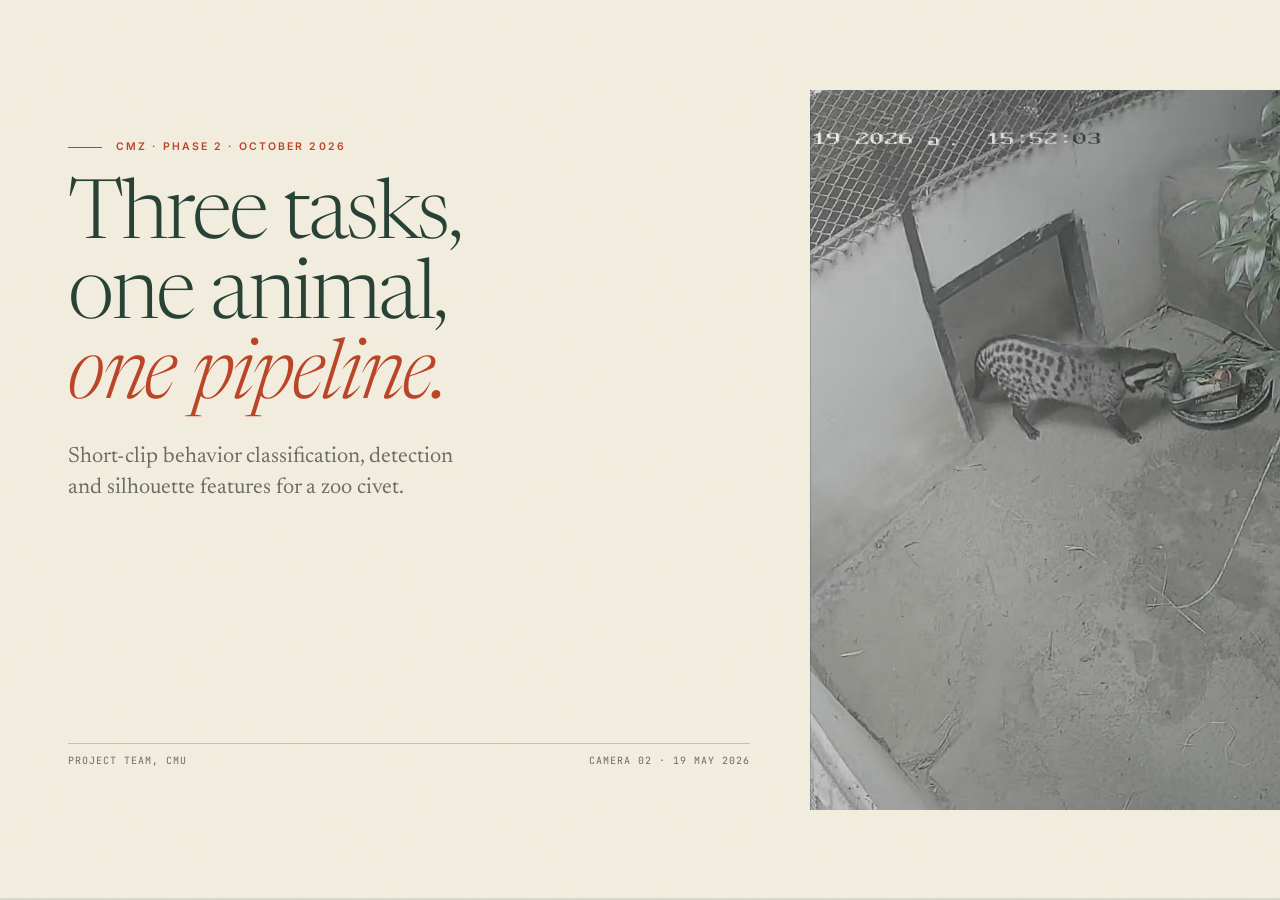
==== presentation/index.html @ a377e8fc "feat: rebuild the phase 2 deck as a reveal.js presentation The 10-slide deck is replaced by a 25-sli" ====
<!doctype html>
<html lang="en">
<head>
<meta charset="utf-8">
<meta name="viewport" content="width=device-width, initial-scale=1">
<title>Three tasks, one animal, one pipeline · CMZ Phase 2</title>
<meta name="description" content="Civet behavior detection: short-clip classification, YOLO detection and silhouette features.">
<link rel="icon" href="data:image/svg+xml,%3Csvg xmlns='http://www.w3.org/2000/svg' viewBox='0 0 100 100'%3E%3Crect width='100' height='100' fill='%23284236'/%3E%3Ccircle cx='50' cy='50' r='21' fill='%23BC4527'/%3E%3C/svg%3E">
<link rel="stylesheet" href="vendor/reveal/reveal.css">
<link rel="stylesheet" href="deck.css">
</head>
<body>
<div class="reveal">
<div class="slides">

<!-- 01 · cover -->
<section class="slide">
  <div class="cover">
    <div class="cover-body">
      <div class="kicker">CMZ · Phase 2 · October 2026</div>
      <h1>Three tasks,<br>one animal,<br><em>one pipeline.</em></h1>
      <p class="lede">Short-clip behavior classification, detection and silhouette features for a zoo civet.</p>
      <div class="cover-meta">
        <span>Project team, CMU</span>
        <span>Camera 02 · 19 May 2026</span>
      </div>
    </div>
    <div class="cover-media">
      <img src="assets/img/cover.jpg" alt="A civet standing at a feeding bowl, seen from an overhead camera">
    </div>
  </div>
  <aside class="notes">
    Open on the animal, not the model. One civet, four fixed cameras, three tasks from the brief, and a single pipeline that ends in a behavior timeline. Timing: 30 seconds.
  </aside>
</section>

<!-- 02 · divider motivation -->
<section class="slide divider is-dark">
  <div class="numeral-clip"><span class="numeral">01</span></div>
  <div class="pad">
    <div class="head">
      <div class="kicker">Motivation</div>
      <div class="head-rule"></div>
      <div class="head-meta">CMZ / Phase 2</div>
    </div>
    <div class="body">
      <h2>A keeper cannot watch every hour.</h2>
      <p class="note">Why the project exists</p>
    </div>
    <div class="foot"><span>Motivation</span></div>
  </div>
  <aside class="notes">
    Start with the human problem. A zookeeper is responsible for an animal's welfare and cannot sit in front of four camera feeds all night. Timing: 15 seconds.
  </aside>
</section>

<!-- 03 · setting -->
<section class="slide">
  <div class="split">
    <div class="pad">
      <div class="head">
        <div class="kicker">01 / Motivation</div>
        <div class="head-rule"></div>
        <div class="head-meta">CMZ / Phase 2</div>
      </div>
      <div class="body">
        <h2 class="title">Four rooms.<br>One animal.<br>Four cameras.</h2>
        <p class="sub">The project setting from the brief: a civet enclosure observed by fixed cameras, day and night. Four rooms belong to one proposed monitoring context.</p>
        <div class="stats" style="margin-top:34px">
          <div class="stat"><b>4</b><span>rooms</span></div>
          <div class="stat"><b>4</b><span>cameras</span></div>
          <div class="stat"><b>1</b><span>focal animal</span></div>
        </div>
        <div class="note-box">A design setting, not verified coverage. The clips we received do not map to specific rooms.</div>
      </div>
      <div class="foot"><span>Motivation</span></div>
    </div>
    <figure class="split-media">
      <img src="assets/img/frame-day.jpg" alt="Civet entering a doorway in daylight, Camera 02" style="object-position:30% 50%">
      <figcaption>Camera 02 · 19 May 2026 · 15:51:10</figcaption>
    </figure>
  </div>
  <aside class="notes">
    This is the setting the brief describes, not something our footage proves. Say the caveat out loud: we do not know which room each clip came from, so room coverage is a Phase 1 design assumption. Timing: 45 seconds.
  </aside>
</section>

<!-- 04 · what a keeper reads -->
<section class="slide">
  <div class="pad">
    <div class="head">
      <div class="kicker">01 / Motivation</div>
      <div class="head-rule"></div>
      <div class="head-meta">CMZ / Phase 2</div>
    </div>
    <div class="body">
      <h2 class="title tight">Welfare is read off behavior.</h2>
      <p class="sub" style="margin-bottom:22px">Three things a keeper watches for, and each one is a duration, not a snapshot.</p>
      <div class="rows">
        <div class="row">
          <span class="n">01</span>
          <h4>Is it eating?</h4>
          <p>Food-directed intake at the bowl. <b>A drop in feeding time is an early signal.</b></p>
        </div>
        <div class="row">
          <span class="n">02</span>
          <h4>Is it moving?</h4>
          <p>Travel around the enclosure. <b>Lethargy shows up as fewer and shorter bouts.</b></p>
        </div>
        <div class="row">
          <span class="n">03</span>
          <h4>Is it resting normally?</h4>
          <p>Sustained inactivity. <b>Rest that crowds out the other two is also a signal.</b></p>
        </div>
      </div>
      <div class="note-box" style="margin-top:26px">Premise of this project: the comparison is the animal's own baseline, not a population average.</div>
    </div>
    <div class="foot"><span>Motivation</span></div>
  </div>
  <aside class="notes">
    Frame this as the question a keeper actually asks. Behavior over time is the health signal, and a change against the same animal's baseline is what triggers a look. Keep the claims general: our project does not settle any welfare question. Timing: 45 seconds.
  </aside>
</section>

<!-- 05 · scale -->
<section class="slide">
  <div class="split">
    <div class="pad">
      <div class="head">
        <div class="kicker">01 / Motivation</div>
        <div class="head-rule"></div>
        <div class="head-meta">CMZ / Phase 2</div>
      </div>
      <div class="body">
        <h2 class="title tight">Our whole dataset is 17.5 minutes.</h2>
        <p class="sub">A four-camera installation produces 96 hours a day. Hand review does not scale past a demonstration.</p>
        <div class="stats stat-strip" style="margin-top:28px">
          <div class="stat"><b>22</b><span>source clips</span></div>
          <div class="stat"><b>1,052</b><span>seconds of footage</span></div>
          <div class="stat"><b>26,295</b><span>frames at 25 fps</span></div>
          <div class="stat"><b class="rust">0.3%</b><span>of one day, four cameras</span></div>
        </div>
        <div class="note-box">17.5 minutes is watchable. Seven days of four cameras is 672 hours.</div>
      </div>
      <div class="foot"><span>Motivation</span></div>
    </div>
    <figure class="split-media">
      <video src="assets/img/clip-eating.mp4" muted loop playsinline data-autoplay preload="metadata" style="object-position:36% 50%"></video>
      <figcaption>Eating · 18 s loop from clip 547292</figcaption>
    </figure>
  </div>
  <aside class="notes">
    The numbers are from the delivered footage: 22 clips, 1,052 seconds, 26,295 frames at 25 fps. Four cameras for 24 hours is 5,760 minutes, so our entire dataset is 0.3 percent of one day. That gap is the reason to automate. Timing: 40 seconds.
  </aside>
</section>

<!-- 06 · the three questions -->
<section class="slide">
  <div class="pad">
    <div class="head">
      <div class="kicker">01 / Motivation</div>
      <div class="head-rule"></div>
      <div class="head-meta">CMZ / Phase 2</div>
    </div>
    <div class="body">
      <h2 class="title">Can the machine do the looking?</h2>
      <p class="sub" style="margin-bottom:26px">Three tasks from the brief, on the same footage, ending in one behavior timeline.</p>
      <div class="stepper" style="grid-template-columns:repeat(3,1fr)">
        <div class="step">
          <div class="k">TASK 2 · DETECTION</div>
          <b>See</b>
          <span>Find and box the civet in every sampled frame</span>
        </div>
        <div class="step">
          <div class="k">TASK 1 · CLASSIFICATION</div>
          <b>Name</b>
          <span>Label each five-second window Eating, Locomotion or Resting</span>
        </div>
        <div class="step">
          <div class="k">TASK 3 · ANALYSIS</div>
          <b>Measure</b>
          <span>Body angle, head angle, speed and limb extent from a silhouette</span>
        </div>
      </div>
      <div class="note-box" style="margin-top:30px">Same windows, same timecodes. That is the whole design idea, and the rest of the talk tests whether it holds.</div>
    </div>
    <div class="foot"><span>Motivation</span></div>
  </div>
  <aside class="notes">
    Give the roadmap in one breath: detect the animal, name the behavior over a window, measure its shape. Everything after this slide is evidence for one of the three. Timing: 40 seconds.
  </aside>
</section>

<!-- 07 · divider scope -->
<section class="slide divider is-dark">
  <div class="numeral-clip"><span class="numeral">02</span></div>
  <div class="pad">
    <div class="head">
      <div class="kicker">Scope</div>
      <div class="head-rule"></div>
      <div class="head-meta">CMZ / Phase 2</div>
    </div>
    <div class="body">
      <h2>What the brief asked.<br>What we built.</h2>
      <p class="note">Two substitutions, both recorded</p>
    </div>
    <div class="foot"><span>Scope</span></div>
  </div>
  <aside class="notes">
    Two substitutions to declare before any number: Climbing is out of scope with the instructor's agreement, and Task 3 measures silhouettes instead of keypoints. Neither is hidden in a footnote. Timing: 20 seconds.
  </aside>
</section>

<!-- 08 · scope table -->
<section class="slide">
  <div class="pad">
    <div class="head">
      <div class="kicker">02 / Scope</div>
      <div class="head-rule"></div>
      <div class="head-meta">CMZ / Phase 2</div>
    </div>
    <div class="body">
      <h2 class="title tight">Three tasks, two substitutions.</h2>
      <table class="data" style="margin-top:10px">
        <thead>
          <tr><th style="width:150px">Task</th><th style="width:250px">Brief path</th><th>What we built</th><th class="num" style="width:230px">Measured</th></tr>
        </thead>
        <tbody>
          <tr>
            <td><strong>Task 1</strong><br><span style="color:var(--muted);font-size:14px">Classification</span></td>
            <td class="dim">Walking · Eating<br>Resting · Climbing</td>
            <td>Five-second windows, three classes, one frame CNN over an ImageNet backbone</td>
            <td class="num">Macro F1 <span style="color:var(--rust)">0.949</span><br><span class="dim" style="font-size:13px">15 held-out windows</span></td>
          </tr>
          <tr>
            <td><strong>Task 2</strong><br><span style="color:var(--muted);font-size:14px">Detection</span></td>
            <td class="dim">Video → frames →<br>YOLO labels → train</td>
            <td>Labels from a per-clip background model. No hand-drawn box at any point</td>
            <td class="num">mAP50 <span style="color:var(--rust)">0.537</span><br><span class="dim" style="font-size:13px">animal found in 59% of frames</span></td>
          </tr>
          <tr>
            <td><strong>Task 3</strong><br><span style="color:var(--muted);font-size:14px">Analysis</span></td>
            <td class="dim">Pose → keypoints →<br>four features</td>
            <td>Silhouette geometry with the same four feature names</td>
            <td class="num">Macro F1 <span style="color:var(--rust)">0.422</span><br><span class="dim" style="font-size:13px">locked test windows</span></td>
          </tr>
        </tbody>
      </table>
      <div class="note-box" style="margin-top:26px">Climbing dropped with instructor confirmation (ADR 0007). Task 3 is a silhouette proxy, not keypoints (ADR 0009).</div>
    </div>
    <div class="foot"><span>Scope</span></div>
  </div>
  <aside class="notes">
    Read the right column only, one row at a time. The left column is what the brief asked for. The caveat line is the part a reviewer will check, so do not skip it. Timing: 60 seconds.
  </aside>
</section>

<!-- 09 · divider task 1 -->
<section class="slide divider is-dark">
  <div class="numeral-clip"><span class="numeral">03</span></div>
  <div class="pad">
    <div class="head">
      <div class="kicker">Task 1 · Classification</div>
      <div class="head-rule"></div>
      <div class="head-meta">CMZ / Phase 2</div>
    </div>
    <div class="body">
      <h2>Behavior,<br>window by window.</h2>
      <p class="note">The evidence base</p>
    </div>
    <div class="foot"><span>Task 1</span></div>
  </div>
  <aside class="notes">
    Task 1 is the part with a real reference label, so it gets the most scrutiny. Timing: 15 seconds.
  </aside>
</section>

<!-- 10 · data flow -->
<section class="slide">
  <div class="pad">
    <div class="head">
      <div class="kicker">03 / Task 1 · Data</div>
      <div class="head-rule"></div>
      <div class="head-meta">CMZ / Phase 2</div>
    </div>
    <div class="body">
      <h2 class="title tight">138 labelled windows is the whole evidence base.</h2>
      <div class="stats stat-strip" style="margin-top:20px">
        <div class="stat"><b>22</b><span>source clips</span></div>
        <div class="stat"><b>201</b><span>five-second windows</span></div>
        <div class="stat"><b>138</b><span>labelled windows</span></div>
        <div class="stat"><b style="font-size:40px;line-height:1.3;white-space:nowrap">93 · 30 · 15</b><span>train · val · test</span></div>
      </div>
      <div class="rows" style="margin-top:34px">
        <div class="row" style="grid-template-columns:54px 1fr">
          <span class="n">01</span>
          <p><b>Verified intervals.</b> One model class covers the whole span, so a window is kept only when its label is unambiguous.</p>
        </div>
        <div class="row" style="grid-template-columns:54px 1fr">
          <span class="n">02</span>
          <p><b>Dropped windows.</b> 63 of 201: 46 not covered completely by one interval, 17 touching a Transition or Uncertain span.</p>
        </div>
        <div class="row" style="grid-template-columns:54px 1fr">
          <span class="n">03</span>
          <p><b>Split by whole clip.</b> No frame from a test clip ever appears in training.</p>
        </div>
      </div>
    </div>
    <div class="foot"><span>Task 1 · Data</span></div>
  </div>
  <aside class="notes">
    Land on 138. Two hundred and one windows exist; 63 are dropped because a label would be a guess. Say why the split is by clip: adjacent frames from the same animal on the same day are nearly the same image, so a frame-level split would leak. Timing: 60 seconds.
  </aside>
</section>

<!-- 11 · test lock -->
<section class="slide">
  <div class="pad">
    <div class="head">
      <div class="kicker">03 / Task 1 · The test lock</div>
      <div class="head-rule"></div>
      <div class="head-meta">CMZ / Phase 2</div>
    </div>
    <div class="body">
      <h2 class="title tight">The test set was locked before it was read.</h2>
      <p class="sub" style="margin-bottom:24px">Eight clips are the gold set and also the test split. Two people labelled them blind to each other, then reconciled.</p>
      <div class="stepper" style="grid-template-columns:repeat(4,1fr)">
        <div class="step">
          <div class="k">PASS A</div>
          <b>Blind</b>
          <span>First annotator, eight gold clips</span>
        </div>
        <div class="step">
          <div class="k">PASS B</div>
          <b>Blind</b>
          <span>Second annotator, same clips, no shared answers</span>
        </div>
        <div class="step">
          <div class="k">20 OCT</div>
          <b>0.597</b>
          <span>Interval Dice between the passes, then reconciled</span>
        </div>
        <div class="step">
          <div class="k">21 OCT</div>
          <b>Once</b>
          <span>Signed, locked, decoded and scored</span>
        </div>
      </div>
      <div class="note-box" style="margin-top:30px">Disagreement was reconciled into one interval set. The test is scored once, so no decision downstream of it could shape the model.</div>
    </div>
    <div class="foot"><span>Task 1 · The test lock</span></div>
  </div>
  <aside class="notes">
    This is the credibility slide. Two independent passes, a Dice of 0.597, reconciliation, a signed split, and one read of the test. If someone asks how the threshold was chosen: on validation windows, before the test was touched. Timing: 50 seconds.
  </aside>
</section>

<!-- 12 · result -->
<section class="slide">
  <div class="pad">
    <div class="head">
      <div class="kicker">03 / Task 1 · Result</div>
      <div class="head-rule"></div>
      <div class="head-meta">CMZ / Phase 2</div>
    </div>
    <div class="body">
      <h2 class="title tight" style="margin-bottom:20px">One error in fifteen held-out windows.</h2>
      <div class="matrix-wrap">
        <div>
          <div class="stat" style="padding:0;border:0">
            <b class="rust" style="font-size:96px">0.949</b>
            <span style="margin-top:8px">macro F1 · 15 held-out windows</span>
          </div>
          <div class="rows" style="margin-top:18px">
            <div class="row" style="grid-template-columns:1fr;padding:10px 0">
              <p><b>0</b> abstentions. Accuracy over decided windows <b>0.933</b>.</p>
            </div>
            <div class="row" style="grid-template-columns:1fr;padding:10px 0">
              <p><b>1</b> miss: an Eating window predicted Resting at 0.847.</p>
            </div>
          </div>
        </div>
        <div>
          <h3 class="mini">Confusion matrix · rows true, columns predicted</h3>
          <div class="matrix">
            <div class="mh rowhead"></div>
            <div class="mh">Eating</div><div class="mh">Locomotion</div><div class="mh">Resting</div><div class="mh">Total</div>

            <div class="ml">Eating · 7</div>
            <div class="mv hit">6</div><div class="mv">0</div><div class="mv err">1</div><div class="mv total">7</div>

            <div class="ml">Locomotion · 2</div>
            <div class="mv">0</div><div class="mv hit">2</div><div class="mv">0</div><div class="mv total">2</div>

            <div class="ml">Resting · 6</div>
            <div class="mv">0</div><div class="mv">0</div><div class="mv hit">6</div><div class="mv total">6</div>

            <div class="mtot" style="padding-top:10px">Predicted</div>
            <div class="mv total">6</div><div class="mv total">2</div><div class="mv total">7</div><div class="mv total">15</div>
          </div>
        </div>
      </div>
    </div>
    <div class="foot"><span>Task 1 · Result</span></div>
  </div>
  <aside class="notes">
    Say the number, then immediately say what it rests on. Fifteen windows, and the single error is the rust cell. Do not ad-lib a second test score; this was read once. Timing: 45 seconds.
  </aside>
</section>

<!-- 13 · the one error -->
<section class="slide">
  <div class="pad">
    <div class="head">
      <div class="kicker">03 / Task 1 · The error</div>
      <div class="head-rule"></div>
      <div class="head-meta">CMZ / Phase 2</div>
    </div>
    <div class="body">
      <h2 class="title tight">One window, two plausible explanations.</h2>
      <div class="split" style="grid-template-columns:1fr 1fr;gap:46px;height:auto">
        <div>
          <div class="lane-card dark" style="padding:24px 26px">
            <div class="tag">Clip 25690519193808204</div>
            <p style="font-size:26px;line-height:1.3;margin-top:10px">Window 40–45 s</p>
            <p style="font-family:var(--mono);font-size:12px;color:rgba(243,238,223,.7);margin-top:12px;letter-spacing:.06em">LABELLED Eating → PREDICTED Resting 0.847</p>
          </div>
          <div class="note-box" style="margin-top:22px">The label was not changed after the test was read.</div>
        </div>
        <div style="padding-top:6px">
          <div class="rows">
            <div class="row" style="grid-template-columns:1fr;padding:12px 0">
              <h4>A model miss</h4>
              <p style="margin-top:6px">The animal is partly hidden, and a still head over a bowl looks like rest.</p>
            </div>
            <div class="row" style="grid-template-columns:1fr;padding:12px 0">
              <h4>An annotation error</h4>
              <p style="margin-top:6px">The boundary sits close to the edge of the interval, and five seconds is a coarse window.</p>
            </div>
          </div>
          <p class="sub" style="margin-top:20px">With one read of the test set, we cannot separate the two.</p>
        </div>
      </div>
    </div>
    <div class="foot"><span>Task 1 · The error</span></div>
  </div>
  <aside class="notes">
    Show that the error is inspectable, not hand-waved. Both explanations are live, and honesty here is cheaper than a claim we would have to defend. Timing: 35 seconds.
  </aside>
</section>

<!-- 14 · limits -->
<section class="slide">
  <div class="pad">
    <div class="head">
      <div class="kicker">03 / Task 1 · Limits</div>
      <div class="head-rule"></div>
      <div class="head-meta">CMZ / Phase 2</div>
    </div>
    <div class="body">
      <h2 class="title tight">What 0.949 does not establish.</h2>
      <div class="rows" style="margin-top:14px">
        <div class="row">
          <span class="n">01</span>
          <h4>Fifteen windows</h4>
          <p>Locomotion has <b>2</b>, and all <b>6</b> Resting windows come from one clip. A per-class score on that support is a baseline, not a stable estimate.</p>
        </div>
        <div class="row">
          <span class="n">02</span>
          <h4>Camera and class travel together</h4>
          <p>Every Resting window is Camera 03 and nearly all Eating is Camera 02. <b>A score can come from the recording rather than the behavior.</b></p>
        </div>
        <div class="row">
          <span class="n">03</span>
          <h4>It is an upper bound</h4>
          <p>0.949 describes these clips on these days. It is not an estimate of a new recording.</p>
        </div>
      </div>
      <div class="note-box" style="margin-top:26px">Five clips and one camera per class is enough to show the pipeline works, not enough to claim it generalizes.</div>
    </div>
    <div class="foot"><span>Task 1 · Limits</span></div>
  </div>
  <aside class="notes">
    Deliver this flat, without apology. The audience should leave believing 0.949 is real and believing it is small. The camera and class confound is the one a sharp reviewer will raise, so raise it first. Timing: 50 seconds.
  </aside>
</section>

<!-- 15 · divider task 2 -->
<section class="slide divider is-dark">
  <div class="numeral-clip"><span class="numeral">04</span></div>
  <div class="pad">
    <div class="head">
      <div class="kicker">Task 2 · Detection</div>
      <div class="head-rule"></div>
      <div class="head-meta">CMZ / Phase 2</div>
    </div>
    <div class="body">
      <h2>Nobody drew a box.</h2>
      <p class="note">YOLO without annotation labour</p>
    </div>
    <div class="foot"><span>Task 2</span></div>
  </div>
  <aside class="notes">
    The blocker for Task 2 was never the model. It was that no bounding boxes existed and nobody had two days to draw them. Timing: 15 seconds.
  </aside>
</section>

<!-- 16 · what failed -->
<section class="slide">
  <div class="pad">
    <div class="head">
      <div class="kicker">04 / Task 2 · Attempts</div>
      <div class="head-rule"></div>
      <div class="head-meta">CMZ / Phase 2</div>
    </div>
    <div class="body">
      <h2 class="title tight">The obvious detectors did not find the civet.</h2>
      <div class="fails" style="margin-top:10px">
        <div class="fail">
          <span class="x">✕</span>
          <h4>Pretrained YOLO11n<br><span style="color:var(--muted)">COCO classes, full frame</span></h4>
          <p><b>Zero detections</b> of the animal. One potted plant at 0.344.</p>
        </div>
        <div class="fail">
          <span class="x">✕</span>
          <h4>Frame differencing<br><span style="color:var(--muted)">largest moving blob</span></h4>
          <p>Locks onto <b>swaying foliage</b>, which moves more than a resting civet.</p>
        </div>
        <div class="fail">
          <span class="x">✕</span>
          <h4>Grounding DINO<br><span style="color:var(--muted)">open vocabulary, “a civet”</span></h4>
          <p><b>40+ overlapping boxes</b>, top score 0.535 on empty floor.</p>
        </div>
        <div class="fail works">
          <span class="x">✓</span>
          <h4>Per-clip median background<br><span style="color:var(--muted)">with a persistence filter</span></h4>
          <p>Keeps the animal and drops the foliage. <b>408 candidate boxes.</b></p>
        </div>
      </div>
    </div>
    <div class="foot"><span>Task 2 · Attempts</span></div>
  </div>
  <aside class="notes">
    Three failures, then the method that worked. The insight is that the cameras never move, so each clip contains its own clean background and the animal is the thing that differs from it. Timing: 50 seconds.
  </aside>
</section>

<!-- 17 · what worked -->
<section class="slide">
  <div class="pad">
    <div class="head">
      <div class="kicker">04 / Task 2 · Method</div>
      <div class="head-rule"></div>
      <div class="head-meta">CMZ / Phase 2</div>
    </div>
    <div class="body">
      <h2 class="title tight">The background model draws the boxes.</h2>
      <p class="sub" style="margin-bottom:20px">Median frame per clip, a per-pixel noise threshold, a component in an animal-size band, and a box must persist for about a second.</p>
      <div class="stepper">
        <div class="step"><div class="k">01 · SAMPLE</div><b>1,061</b><span>frames at 1 fps across 22 clips</span></div>
        <div class="step"><div class="k">02 · PROPOSE</div><b>470</b><span>candidate boxes from the background model</span></div>
        <div class="step"><div class="k">03 · FILTER</div><b>408</b><span>kept after the one-second persistence rule</span></div>
        <div class="step"><div class="k">04 · AUDIT</div><b>116</b><span>boxes reviewed on contact sheets</span></div>
        <div class="step"><div class="k">05 · CHECK</div><b>113</b><span>were on the animal</span></div>
      </div>
      <div class="note-box" style="margin-top:28px">The 3 misses were empty floor, all in the last twelve seconds of one clip after the animal left the view.</div>
    </div>
    <div class="foot"><span>Task 2 · Method</span></div>
  </div>
  <aside class="notes">
    Walk the loop once. The audit is the part that makes the labels credible: 113 of 116 were on the animal, and the three misses are explainable. Timing: 45 seconds.
  </aside>
</section>

<!-- 18 · detector results -->
<section class="slide">
  <div class="split">
  <div class="pad">
    <div class="head">
      <div class="kicker">04 / Task 2 · Result</div>
      <div class="head-rule"></div>
      <div class="head-meta">CMZ / Phase 2</div>
    </div>
    <div class="body">
      <h2 class="title tight">The detector learns from its own labels.</h2>
      <div class="stats stat-strip" style="margin-top:18px">
        <div class="stat"><b>0.537</b><span>mAP50 · round 1 on seed labels</span></div>
        <div class="stat"><b class="rust">0.499</b><span>mAP50 after self-training, untouched validation</span></div>
      </div>
      <div class="rows" style="margin-top:26px">
        <div class="row" style="grid-template-columns:1fr 90px;padding:12px 0">
          <p><b>59%</b> of held-out frames fire at confidence 0.25.</p>
          <span class="n" style="text-align:right">138 / 235</span>
        </div>
        <div class="row" style="grid-template-columns:1fr;padding:12px 0">
          <p><b>5 of 10</b> audited held-out boxes were on the animal.</p>
        </div>
      </div>
      <div class="audit">
        <i class="on"></i><i class="on"></i><i class="on"></i><i class="on"></i><i class="on"></i>
        <i class="fp"></i><i class="fp"></i><i class="fp"></i><i class="fp"></i><i class="fp"></i>
        <span class="cap">5 on the animal · 5 not</span>
      </div>
      <div class="note-box" style="margin-top:22px">Round 2 scores 0.774 on its own validation, but 115 of those labels were partly written by round 1, so that number is not comparable.</div>
    </div>
    <div class="foot"><span>Task 2 · Result</span></div>
  </div>
  <figure class="split-media contain">
    <img src="assets/img/detection.jpg" alt="Infrared frame with a YOLO box drawn around the civet">
    <figcaption>YOLO box 0.66 · Camera 03 · 19 May 2026</figcaption>
  </figure>
  </div>
  <aside class="notes">
    Two numbers matter: 0.537 on the seed validation, and 0.499 after self-training measured on labels round 1 never wrote. The 0.774 is a trap, so name it before anyone else does. Timing: 55 seconds.
  </aside>
</section>

<!-- 19 · divider task 3 -->
<section class="slide divider is-dark">
  <div class="numeral-clip"><span class="numeral">05</span></div>
  <div class="pad">
    <div class="head">
      <div class="kicker">Task 3 · Analysis</div>
      <div class="head-rule"></div>
      <div class="head-meta">CMZ / Phase 2</div>
    </div>
    <div class="body">
      <h2>Four numbers<br>from a shape.</h2>
      <p class="note">No keypoints, no pose model</p>
    </div>
    <div class="foot"><span>Task 3</span></div>
  </div>
  <aside class="notes">
    The brief asks for pose estimation and keypoints. There is no civet pose model and no keypoint annotation, so we kept the four feature names and measured the silhouette instead. Timing: 15 seconds.
  </aside>
</section>

<!-- 20 · features -->
<section class="slide">
  <div class="pad">
    <div class="head">
      <div class="kicker">05 / Task 3 · Features</div>
      <div class="head-rule"></div>
      <div class="head-meta">CMZ / Phase 2</div>
    </div>
    <div class="body">
      <h2 class="title tight">Keypoints became a silhouette.</h2>
      <div class="two-col">
        <div>
          <h3 class="mini">Median per class · training and validation windows with a silhouette</h3>
          <table class="data">
            <thead>
              <tr><th>Feature</th><th class="num">Eating</th><th class="num">Locomotion</th><th class="num">Resting</th></tr>
            </thead>
            <tbody>
              <tr><td>Body angle</td><td class="num">115°</td><td class="num">88°</td><td class="num">154°</td></tr>
              <tr><td>Head angle</td><td class="num">113°</td><td class="num">49°</td><td class="num">96°</td></tr>
              <tr><td>Movement speed</td><td class="num">17 px/s</td><td class="num">134 px/s</td><td class="num">2 px/s</td></tr>
              <tr><td>Limb extent</td><td class="num">56 px</td><td class="num">148 px</td><td class="num">98 px</td></tr>
            </tbody>
          </table>
          <p class="sub" style="font-size:15px;margin-top:14px">A silhouette cannot tell a head from a tail, and a still animal joins the background.</p>
        </div>
        <div>
          <div class="stat" style="padding:0;border:0">
            <b>0.479</b><span>validation macro F1</span>
          </div>
          <div class="stat" style="padding:0;border:0;margin-top:22px">
            <b class="rust">0.422</b><span>test macro F1</span>
          </div>
          <div class="note-box" style="margin-top:20px">Resting scores <b>0</b> on test: 58 of 93 training windows have no silhouette at all.</div>
        </div>
      </div>
      <div class="note-box" style="margin-top:20px">Per-class F1: Eating 0.267 · Locomotion 1.000 · Resting 0.000. Locomotion separates by an order of magnitude in speed.</div>
    </div>
    <div class="foot"><span>Task 3 · Features</span></div>
  </div>
  <aside class="notes">
    The table is the honest part: head angle on Resting is 96 degrees because a resting animal has no reliable silhouette. Locomotion works because 134 px/s is an order of magnitude above the other two. Timing: 50 seconds.
  </aside>
</section>

<!-- 21 · one command -->
<section class="slide">
  <div class="pad">
    <div class="head">
      <div class="kicker">Demonstration</div>
      <div class="head-rule"></div>
      <div class="head-meta">CMZ / Phase 2</div>
    </div>
    <div class="body">
      <h2 class="title tight" style="margin-bottom:16px">One clip, three tasks, one command.</h2>
      <pre class="term"><span class="dim">$ </span>python3 scripts/demo_all.py data/raw/Eating/25690519193422801.mp4

<span class="dim">data/raw/Eating/25690519193422801.mp4  (50.0 s, 10 windows, abstain below 0.00)</span>
<span class="dim">  start     end  T1           conf  T2 box               via     conf  crop         body  head   speed  limb</span>
<span class="hl">   0.00    5.00</span>  Eating       0.73  408,462,606,528      motion  0.00  Eating      6 161       1    63
<span class="hl">   5.00   10.00</span>  Eating       0.69  606,510,674,564      motion  0.37  Eating      25 16      23    52
<span class="hl">  10.00   15.00</span>  Eating       0.69  632,472,700,550      motion  0.00  Eating      43 24      20    68
<span class="hl">  15.00   20.00</span>  Eating       0.67  341,365,624,534      yolo    0.58  <span class="warn">Locomotion</span>  119 19      24    51

detection: <span class="hl">10/10</span> windows found the animal (6 by the trained detector, 4 by the per-clip model)
full-frame and crop labels agree on <span class="warn">4/10</span> windows</pre>
      <p class="sub" style="margin-top:16px;font-size:15px">Validation clip. Output trimmed to the header, four data rows and the two summary lines.</p>
    </div>
    <div class="foot"><span>Demonstration</span></div>
  </div>
  <aside class="notes">
    If a live demo is risky, this slide is the demo. Point at the same timecodes running across T1, T2 and T3, and at the one row where the crop disagrees with the full frame. Timing: 40 seconds.
  </aside>
</section>

<!-- 22 · pipeline synthesis -->
<section class="slide">
  <div class="pad">
    <div class="head">
      <div class="kicker">Synthesis</div>
      <div class="head-rule"></div>
      <div class="head-meta">CMZ / Phase 2</div>
    </div>
    <div class="body">
      <h2 class="title tight" style="margin-bottom:22px">One animal, one timeline.</h2>
      <div class="lanes">
        <div class="lane-col">
          <div class="lane-label">Input</div>
          <div class="lane-card dark">
            <div class="tag">Footage</div>
            <p>Video + conditions<br><span style="font-family:var(--mono);font-size:11px;color:rgba(243,238,223,.65)">clip · time · light · view</span></p>
          </div>
          <div class="lane-card">
            <div class="tag">Grid</div>
            <p>Five-second windows</p>
          </div>
        </div>
        <div>
          <div class="lane-label">Three tasks, the same windows</div>
          <div class="lane-mid">
            <div class="lane-card">
              <div class="tag">Task 1 · classify</div>
              <p>Behavior per window, with a confidence</p>
            </div>
            <div class="lane-card">
              <div class="tag">Task 2 · detect</div>
              <p>Box per frame, with a per-clip fallback when the detector is unsure</p>
            </div>
            <div class="lane-card">
              <div class="tag">Task 3 · measure</div>
              <p>Body angle, head angle, speed, limb extent</p>
            </div>
          </div>
        </div>
        <div class="lane-col">
          <div class="lane-label">Output</div>
          <div class="lane-card dark">
            <div class="tag">Evidence</div>
            <p>Timeline + summaries<br><span style="font-family:var(--mono);font-size:11px;color:rgba(243,238,223,.65)">bouts · duration · counts</span></p>
          </div>
          <div class="lane-card">
            <div class="tag">Record</div>
            <p>clip · start · end · behavior · confidence · conditions</p>
          </div>
        </div>
      </div>
      <div class="note-box" style="margin-top:26px">Every row keeps clip, start, end, behavior, confidence and condition flags, so any summary can be traced back to a timecode.</div>
    </div>
    <div class="foot"><span>Synthesis</span></div>
  </div>
  <aside class="notes">
    This is the answer to the brief in one picture. The pipeline is not three separate projects stacked together: the same windows and timecodes flow through all three lanes into one traceable record. Timing: 45 seconds.
  </aside>
</section>

<!-- 23 · boundaries -->
<section class="slide">
  <div class="pad">
    <div class="head">
      <div class="kicker">Boundaries</div>
      <div class="head-rule"></div>
      <div class="head-meta">CMZ / Phase 2</div>
    </div>
    <div class="body">
      <h2 class="title tight" style="margin-bottom:8px">What this does not prove.</h2>
      <div class="rows">
        <div class="row" style="padding:11px 0">
          <span class="n">01</span><h4>Fifteen test windows from five clips</h4>
          <p>Locomotion has 2 and Resting takes 6 from one clip. A per-class score on that support is a baseline.</p>
        </div>
        <div class="row" style="padding:11px 0">
          <span class="n">02</span><h4>Camera and class travel together</h4>
          <p>A score can come from the recording rather than the behavior.</p>
        </div>
        <div class="row" style="padding:11px 0">
          <span class="n">03</span><h4>The detector does not generalize</h4>
          <p>It fails on the 2026-05-20 recording day, absent from training, and fires on a bright plant.</p>
        </div>
        <div class="row" style="padding:11px 0">
          <span class="n">04</span><h4>Task 3 is a proxy</h4>
          <p>No keypoints and no pose model. A still animal joins the median background, so most Resting windows have no features.</p>
        </div>
        <div class="row" style="padding:11px 0">
          <span class="n">05</span><h4>One training seed</h4>
          <p>Seed 0 only. No run-to-run spread, so the split between score and seed is unknown.</p>
        </div>
      </div>
      <p class="sub" style="margin-top:18px">And no human ground truth for detection: its quality is a counted visual audit, not mAP against truth.</p>
    </div>
    <div class="foot"><span>Boundaries</span></div>
  </div>
  <aside class="notes">
    Five limits, one sentence each. This slide is the difference between a baseline and a claim. If time is short, keep items 1, 2 and 4. Timing: 50 seconds.
  </aside>
</section>

<!-- 24 · next -->
<section class="slide">
  <div class="pad">
    <div class="head">
      <div class="kicker">Next</div>
      <div class="head-rule"></div>
      <div class="head-meta">CMZ / Phase 2</div>
    </div>
    <div class="body">
      <h2 class="title tight">Four changes that turn numbers into evidence.</h2>
      <div class="rows" style="margin-top:14px">
        <div class="row" style="grid-template-columns:54px 290px 1fr">
          <span class="n">01</span><h4>Hold out a recording group</h4>
          <p>Collect footage from sessions absent from training and repeat the evaluation, so the upper bound becomes an estimate.</p>
        </div>
        <div class="row" style="grid-template-columns:54px 290px 1fr">
          <span class="n">02</span><h4>Widen per-class support</h4>
          <p>Add Locomotion and Resting test clips from more than one clip per class before reading per-class differences.</p>
        </div>
        <div class="row" style="grid-template-columns:54px 290px 1fr">
          <span class="n">03</span><h4>Calibrate abstention</h4>
          <p>Choose the abstain threshold on a larger validation set or a separate calibration set, never on the test windows.</p>
        </div>
        <div class="row" style="grid-template-columns:54px 290px 1fr">
          <span class="n">04</span><h4>Revisit Climbing and pose</h4>
          <p>Only if verified footage and keypoint labels exist. Until then, three classes and silhouette features are the scope.</p>
        </div>
      </div>
    </div>
    <div class="foot"><span>Next</span></div>
  </div>
  <aside class="notes">
    Point at the one change that matters most: a held-out recording group. The rest improve the baseline, but that one changes what the number means. Timing: 40 seconds.
  </aside>
</section>

<!-- 25 · close -->
<section class="slide">
  <div class="close">
    <div class="kicker">CMZ · Phase 2 · October 2026</div>
    <p class="big" style="margin-top:24px">A reproducible baseline that states what it measured and <em>what it did not.</em></p>
    <div class="thanks">
      <b>Questions</b>
      <span>Project team, CMU</span>
      <span style="margin-left:auto">Code and reports: civet-behavior-detection</span>
    </div>
  </div>
  <aside class="notes">
    Close on the sentence, not on the scores. Then stop talking and let the room ask. Timing: 15 seconds.
  </aside>
</section>

</div>
</div>

<script src="vendor/reveal/reveal.js"></script>
<script src="vendor/reveal/plugin/notes/notes.js"></script>
<script src="vendor/reveal/plugin/zoom/zoom.js"></script>
<script src="vendor/reveal/plugin/search/search.js"></script>
<script>
Reveal.initialize({
  width: 1280,
  height: 720,
  margin: 0,
  minScale: 0.2,
  maxScale: 1.8,
  hash: true,
  center: false,
  controls: false,
  progress: true,
  slideNumber: false,
  transition: 'fade',
  transitionSpeed: 420,
  backgroundTransition: 'fade',
  overview: true,
  plugins: [RevealNotes, RevealZoom, RevealSearch]
});
</script>
</body>
</html>
---- presentation/vendor/reveal/reveal.css ----
/**
 * reveal.js 5.2.0
 * https://revealjs.com
 * MIT licensed
 *
 * Copyright (C) 2011-2024 Hakim El Hattab, https://hakim.se
 */

.reveal .r-stretch,.reveal .stretch{max-width:none;max-height:none}.reveal pre.r-stretch code,.reveal pre.stretch code{height:100%;max-height:100%;box-sizing:border-box}.reveal .r-fit-text{display:inline-block;white-space:nowrap}.reveal .r-stack{display:grid;grid-template-rows:100%}.reveal .r-stack>*{grid-area:1/1;margin:auto}.reveal .r-hstack,.reveal .r-vstack{display:flex}.reveal .r-hstack img,.reveal .r-hstack video,.reveal .r-vstack img,.reveal .r-vstack video{min-width:0;min-height:0;object-fit:contain}.reveal .r-vstack{flex-direction:column;align-items:center;justify-content:center}.reveal .r-hstack{flex-direction:row;align-items:center;justify-content:center}.reveal .items-stretch{align-items:stretch}.reveal .items-start{align-items:flex-start}.reveal .items-center{align-items:center}.reveal .items-end{align-items:flex-end}.reveal .justify-between{justify-content:space-between}.reveal .justify-around{justify-content:space-around}.reveal .justify-start{justify-content:flex-start}.reveal .justify-center{justify-content:center}.reveal .justify-end{justify-content:flex-end}html.reveal-full-page{width:100%;height:100%;height:100vh;height:calc(var(--vh,1vh) * 100);height:100dvh;overflow:hidden}.reveal-viewport{height:100%;overflow:hidden;position:relative;line-height:1;margin:0;background-color:#fff;color:#000;--r-controls-spacing:12px;--r-overlay-header-height:40px;--r-overlay-margin:0px;--r-overlay-padding:6px;--r-overlay-gap:5px}@media screen and (max-width:1024px),(max-height:768px){.reveal-viewport{--r-overlay-header-height:26px}}.reveal-viewport:fullscreen{top:0!important;left:0!important;width:100%!important;height:100%!important;transform:none!important}.reveal .fragment{transition:all .2s ease}.reveal .fragment:not(.custom){opacity:0;visibility:hidden;will-change:opacity}.reveal .fragment.visible{opacity:1;visibility:inherit}.reveal .fragment.disabled{transition:none}.reveal .fragment.grow{opacity:1;visibility:inherit}.reveal .fragment.grow.visible{transform:scale(1.3)}.reveal .fragment.shrink{opacity:1;visibility:inherit}.reveal .fragment.shrink.visible{transform:scale(.7)}.reveal .fragment.zoom-in{transform:scale(.1)}.reveal .fragment.zoom-in.visible{transform:none}.reveal .fragment.fade-out{opacity:1;visibility:inherit}.reveal .fragment.fade-out.visible{opacity:0;visibility:hidden}.reveal .fragment.semi-fade-out{opacity:1;visibility:inherit}.reveal .fragment.semi-fade-out.visible{opacity:.5;visibility:inherit}.reveal .fragment.strike{opacity:1;visibility:inherit}.reveal .fragment.strike.visible{text-decoration:line-through}.reveal .fragment.fade-up{transform:translate(0,40px)}.reveal .fragment.fade-up.visible{transform:translate(0,0)}.reveal .fragment.fade-down{transform:translate(0,-40px)}.reveal .fragment.fade-down.visible{transform:translate(0,0)}.reveal .fragment.fade-right{transform:translate(-40px,0)}.reveal .fragment.fade-right.visible{transform:translate(0,0)}.reveal .fragment.fade-left{transform:translate(40px,0)}.reveal .fragment.fade-left.visible{transform:translate(0,0)}.reveal .fragment.current-visible,.reveal .fragment.fade-in-then-out{opacity:0;visibility:hidden}.reveal .fragment.current-visible.current-fragment,.reveal .fragment.fade-in-then-out.current-fragment{opacity:1;visibility:inherit}.reveal .fragment.fade-in-then-semi-out{opacity:0;visibility:hidden}.reveal .fragment.fade-in-then-semi-out.visible{opacity:.5;visibility:inherit}.reveal .fragment.fade-in-then-semi-out.current-fragment{opacity:1;visibility:inherit}.reveal .fragment.highlight-blue,.reveal .fragment.highlight-current-blue,.reveal .fragment.highlight-current-green,.reveal .fragment.highlight-current-red,.reveal .fragment.highlight-green,.reveal .fragment.highlight-red{opacity:1;visibility:inherit}.reveal .fragment.highlight-red.visible{color:#ff2c2d}.reveal .fragment.highlight-green.visible{color:#17ff2e}.reveal .fragment.highlight-blue.visible{color:#1b91ff}.reveal .fragment.highlight-current-red.current-fragment{color:#ff2c2d}.reveal .fragment.highlight-current-green.current-fragment{color:#17ff2e}.reveal .fragment.highlight-current-blue.current-fragment{color:#1b91ff}.reveal:after{content:"";font-style:italic}.reveal iframe{z-index:1}.reveal a{position:relative}@keyframes bounce-right{0%,10%,25%,40%,50%{transform:translateX(0)}20%{transform:translateX(10px)}30%{transform:translateX(-5px)}}@keyframes bounce-left{0%,10%,25%,40%,50%{transform:translateX(0)}20%{transform:translateX(-10px)}30%{transform:translateX(5px)}}@keyframes bounce-down{0%,10%,25%,40%,50%{transform:translateY(0)}20%{transform:translateY(10px)}30%{transform:translateY(-5px)}}.reveal .controls{display:none;position:absolute;top:auto;bottom:var(--r-controls-spacing);right:var(--r-controls-spacing);left:auto;z-index:11;color:#000;pointer-events:none;font-size:10px}.reveal .controls button{position:absolute;padding:0;background-color:transparent;border:0;outline:0;cursor:pointer;color:currentColor;transform:scale(.9999);transition:color .2s ease,opacity .2s ease,transform .2s ease;z-index:2;pointer-events:auto;font-size:inherit;visibility:hidden;opacity:0;-webkit-appearance:none;-webkit-tap-highlight-color:transparent}.reveal .controls .controls-arrow:after,.reveal .controls .controls-arrow:before{content:"";position:absolute;top:0;left:0;width:2.6em;height:.5em;border-radius:.25em;background-color:currentColor;transition:all .15s ease,background-color .8s ease;transform-origin:.2em 50%;will-change:transform}.reveal .controls .controls-arrow{position:relative;width:3.6em;height:3.6em}.reveal .controls .controls-arrow:before{transform:translateX(.5em) translateY(1.55em) rotate(45deg)}.reveal .controls .controls-arrow:after{transform:translateX(.5em) translateY(1.55em) rotate(-45deg)}.reveal .controls .controls-arrow:hover:before{transform:translateX(.5em) translateY(1.55em) rotate(40deg)}.reveal .controls .controls-arrow:hover:after{transform:translateX(.5em) translateY(1.55em) rotate(-40deg)}.reveal .controls .controls-arrow:active:before{transform:translateX(.5em) translateY(1.55em) rotate(36deg)}.reveal .controls .controls-arrow:active:after{transform:translateX(.5em) translateY(1.55em) rotate(-36deg)}.reveal .controls .navigate-left{right:6.4em;bottom:3.2em;transform:translateX(-10px)}.reveal .controls .navigate-left.highlight{animation:bounce-left 2s 50 both ease-out}.reveal .controls .navigate-right{right:0;bottom:3.2em;transform:translateX(10px)}.reveal .controls .navigate-right .controls-arrow{transform:rotate(180deg)}.reveal .controls .navigate-right.highlight{animation:bounce-right 2s 50 both ease-out}.reveal .controls .navigate-up{right:3.2em;bottom:6.4em;transform:translateY(-10px)}.reveal .controls .navigate-up .controls-arrow{transform:rotate(90deg)}.reveal .controls .navigate-down{right:3.2em;bottom:-1.4em;padding-bottom:1.4em;transform:translateY(10px)}.reveal .controls .navigate-down .controls-arrow{transform:rotate(-90deg)}.reveal .controls .navigate-down.highlight{animation:bounce-down 2s 50 both ease-out}.reveal .controls[data-controls-back-arrows=faded] .navigate-up.enabled{opacity:.3}.reveal .controls[data-controls-back-arrows=faded] .navigate-up.enabled:hover{opacity:1}.reveal .controls[data-controls-back-arrows=hidden] .navigate-up.enabled{opacity:0;visibility:hidden}.reveal .controls .enabled{visibility:visible;opacity:.9;cursor:pointer;transform:none}.reveal .controls .enabled.fragmented{opacity:.5}.reveal .controls .enabled.fragmented:hover,.reveal .controls .enabled:hover{opacity:1}.reveal:not(.rtl) .controls[data-controls-back-arrows=faded] .navigate-left.enabled{opacity:.3}.reveal:not(.rtl) .controls[data-controls-back-arrows=faded] .navigate-left.enabled:hover{opacity:1}.reveal:not(.rtl) .controls[data-controls-back-arrows=hidden] .navigate-left.enabled{opacity:0;visibility:hidden}.reveal.rtl .controls[data-controls-back-arrows=faded] .navigate-right.enabled{opacity:.3}.reveal.rtl .controls[data-controls-back-arrows=faded] .navigate-right.enabled:hover{opacity:1}.reveal.rtl .controls[data-controls-back-arrows=hidden] .navigate-right.enabled{opacity:0;visibility:hidden}.reveal[data-navigation-mode=linear].has-horizontal-slides .navigate-down,.reveal[data-navigation-mode=linear].has-horizontal-slides .navigate-up{display:none}.reveal:not(.has-vertical-slides) .controls .navigate-left,.reveal[data-navigation-mode=linear].has-horizontal-slides .navigate-left{bottom:1.4em;right:5.5em}.reveal:not(.has-vertical-slides) .controls .navigate-right,.reveal[data-navigation-mode=linear].has-horizontal-slides .navigate-right{bottom:1.4em;right:.5em}.reveal:not(.has-horizontal-slides) .controls .navigate-up{right:1.4em;bottom:5em}.reveal:not(.has-horizontal-slides) .controls .navigate-down{right:1.4em;bottom:.5em}.reveal.has-dark-background .controls{color:#fff}.reveal.has-light-background .controls{color:#000}.reveal.no-hover .controls .controls-arrow:active:before,.reveal.no-hover .controls .controls-arrow:hover:before{transform:translateX(.5em) translateY(1.55em) rotate(45deg)}.reveal.no-hover .controls .controls-arrow:active:after,.reveal.no-hover .controls .controls-arrow:hover:after{transform:translateX(.5em) translateY(1.55em) rotate(-45deg)}@media screen and (min-width:500px){.reveal-viewport{--r-controls-spacing:0.8em}.reveal .controls[data-controls-layout=edges]{top:0;right:0;bottom:0;left:0}.reveal .controls[data-controls-layout=edges] .navigate-down,.reveal .controls[data-controls-layout=edges] .navigate-left,.reveal .controls[data-controls-layout=edges] .navigate-right,.reveal .controls[data-controls-layout=edges] .navigate-up{bottom:auto;right:auto}.reveal .controls[data-controls-layout=edges] .navigate-left{top:50%;left:var(--r-controls-spacing);margin-top:-1.8em}.reveal .controls[data-controls-layout=edges] .navigate-right{top:50%;right:var(--r-controls-spacing);margin-top:-1.8em}.reveal .controls[data-controls-layout=edges] .navigate-up{top:var(--r-controls-spacing);left:50%;margin-left:-1.8em}.reveal .controls[data-controls-layout=edges] .navigate-down{bottom:calc(var(--r-controls-spacing) - 1.4em + .3em);left:50%;margin-left:-1.8em}}.reveal .progress{position:absolute;display:none;height:3px;width:100%;bottom:0;left:0;z-index:10;background-color:rgba(0,0,0,.2);color:#fff}.reveal .progress:after{content:"";display:block;position:absolute;height:10px;width:100%;top:-10px}.reveal .progress span{display:block;height:100%;width:100%;background-color:currentColor;transition:transform .8s cubic-bezier(.26,.86,.44,.985);transform-origin:0 0;transform:scaleX(0)}.reveal .slide-number{position:absolute;display:block;right:8px;bottom:8px;z-index:31;font-family:Helvetica,sans-serif;font-size:12px;line-height:1;color:#fff;background-color:rgba(0,0,0,.4);padding:5px}.reveal .slide-number a{color:currentColor}.reveal .slide-number-delimiter{margin:0 3px}.reveal{position:relative;width:100%;height:100%;overflow:hidden;touch-action:pinch-zoom}.reveal.embedded{touch-action:pan-y}.reveal.embedded.is-vertical-slide{touch-action:none}.reveal .slides{position:absolute;width:100%;height:100%;top:0;right:0;bottom:0;left:0;margin:auto;pointer-events:none;overflow:visible;z-index:1;text-align:center;perspective:600px;perspective-origin:50% 40%}.reveal .slides>section{perspective:600px}.reveal .slides>section,.reveal .slides>section>section{display:none;position:absolute;width:100%;pointer-events:auto;z-index:10;transform-style:flat;transition:transform-origin .8s cubic-bezier(.26,.86,.44,.985),transform .8s cubic-bezier(.26,.86,.44,.985),visibility .8s cubic-bezier(.26,.86,.44,.985),opacity .8s cubic-bezier(.26,.86,.44,.985)}.reveal[data-transition-speed=fast] .slides section{transition-duration:.4s}.reveal[data-transition-speed=slow] .slides section{transition-duration:1.2s}.reveal .slides section[data-transition-speed=fast]{transition-duration:.4s}.reveal .slides section[data-transition-speed=slow]{transition-duration:1.2s}.reveal .slides>section.stack{padding-top:0;padding-bottom:0;pointer-events:none;height:100%}.reveal .slides>section.present,.reveal .slides>section>section.present{display:block;z-index:11;opacity:1}.reveal .slides>section:empty,.reveal .slides>section>section:empty,.reveal .slides>section>section[data-background-interactive],.reveal .slides>section[data-background-interactive]{pointer-events:none}.reveal.center,.reveal.center .slides,.reveal.center .slides section{min-height:0!important}.reveal .slides>section:not(.present),.reveal .slides>section>section:not(.present){pointer-events:none}.reveal.overview .slides>section,.reveal.overview .slides>section>section{pointer-events:auto}.reveal .slides>section.future,.reveal .slides>section.future>section,.reveal .slides>section.past,.reveal .slides>section.past>section,.reveal .slides>section>section.future,.reveal .slides>section>section.past{opacity:0}.reveal .slides>section[data-transition=slide].past,.reveal .slides>section[data-transition~=slide-out].past,.reveal.slide .slides>section:not([data-transition]).past{transform:translate(-150%,0)}.reveal .slides>section[data-transition=slide].future,.reveal .slides>section[data-transition~=slide-in].future,.reveal.slide .slides>section:not([data-transition]).future{transform:translate(150%,0)}.reveal .slides>section>section[data-transition=slide].past,.reveal .slides>section>section[data-transition~=slide-out].past,.reveal.slide .slides>section>section:not([data-transition]).past{transform:translate(0,-150%)}.reveal .slides>section>section[data-transition=slide].future,.reveal .slides>section>section[data-transition~=slide-in].future,.reveal.slide .slides>section>section:not([data-transition]).future{transform:translate(0,150%)}.reveal .slides>section[data-transition=linear].past,.reveal .slides>section[data-transition~=linear-out].past,.reveal.linear .slides>section:not([data-transition]).past{transform:translate(-150%,0)}.reveal .slides>section[data-transition=linear].future,.reveal .slides>section[data-transition~=linear-in].future,.reveal.linear .slides>section:not([data-transition]).future{transform:translate(150%,0)}.reveal .slides>section>section[data-transition=linear].past,.reveal .slides>section>section[data-transition~=linear-out].past,.reveal.linear .slides>section>section:not([data-transition]).past{transform:translate(0,-150%)}.reveal .slides>section>section[data-transition=linear].future,.reveal .slides>section>section[data-transition~=linear-in].future,.reveal.linear .slides>section>section:not([data-transition]).future{transform:translate(0,150%)}.reveal .slides section[data-transition=default].stack,.reveal.default .slides section.stack{transform-style:preserve-3d}.reveal .slides>section[data-transition=default].past,.reveal .slides>section[data-transition~=default-out].past,.reveal.default .slides>section:not([data-transition]).past{transform:translate3d(-100%,0,0) rotateY(-90deg) translate3d(-100%,0,0)}.reveal .slides>section[data-transition=default].future,.reveal .slides>section[data-transition~=default-in].future,.reveal.default .slides>section:not([data-transition]).future{transform:translate3d(100%,0,0) rotateY(90deg) translate3d(100%,0,0)}.reveal .slides>section>section[data-transition=default].past,.reveal .slides>section>section[data-transition~=default-out].past,.reveal.default .slides>section>section:not([data-transition]).past{transform:translate3d(0,-300px,0) rotateX(70deg) translate3d(0,-300px,0)}.reveal .slides>section>section[data-transition=default].future,.reveal .slides>section>section[data-transition~=default-in].future,.reveal.default .slides>section>section:not([data-transition]).future{transform:translate3d(0,300px,0) rotateX(-70deg) translate3d(0,300px,0)}.reveal .slides section[data-transition=convex].stack,.reveal.convex .slides section.stack{transform-style:preserve-3d}.reveal .slides>section[data-transition=convex].past,.reveal .slides>section[data-transition~=convex-out].past,.reveal.convex .slides>section:not([data-transition]).past{transform:translate3d(-100%,0,0) rotateY(-90deg) translate3d(-100%,0,0)}.reveal .slides>section[data-transition=convex].future,.reveal .slides>section[data-transition~=convex-in].future,.reveal.convex .slides>section:not([data-transition]).future{transform:translate3d(100%,0,0) rotateY(90deg) translate3d(100%,0,0)}.reveal .slides>section>section[data-transition=convex].past,.reveal .slides>section>section[data-transition~=convex-out].past,.reveal.convex .slides>section>section:not([data-transition]).past{transform:translate3d(0,-300px,0) rotateX(70deg) translate3d(0,-300px,0)}.reveal .slides>section>section[data-transition=convex].future,.reveal .slides>section>section[data-transition~=convex-in].future,.reveal.convex .slides>section>section:not([data-transition]).future{transform:translate3d(0,300px,0) rotateX(-70deg) translate3d(0,300px,0)}.reveal .slides section[data-transition=concave].stack,.reveal.concave .slides section.stack{transform-style:preserve-3d}.reveal .slides>section[data-transition=concave].past,.reveal .slides>section[data-transition~=concave-out].past,.reveal.concave .slides>section:not([data-transition]).past{transform:translate3d(-100%,0,0) rotateY(90deg) translate3d(-100%,0,0)}.reveal .slides>section[data-transition=concave].future,.reveal .slides>section[data-transition~=concave-in].future,.reveal.concave .slides>section:not([data-transition]).future{transform:translate3d(100%,0,0) rotateY(-90deg) translate3d(100%,0,0)}.reveal .slides>section>section[data-transition=concave].past,.reveal .slides>section>section[data-transition~=concave-out].past,.reveal.concave .slides>section>section:not([data-transition]).past{transform:translate3d(0,-80%,0) rotateX(-70deg) translate3d(0,-80%,0)}.reveal .slides>section>section[data-transition=concave].future,.reveal .slides>section>section[data-transition~=concave-in].future,.reveal.concave .slides>section>section:not([data-transition]).future{transform:translate3d(0,80%,0) rotateX(70deg) translate3d(0,80%,0)}.reveal .slides section[data-transition=zoom],.reveal.zoom .slides section:not([data-transition]){transition-timing-function:ease}.reveal .slides>section[data-transition=zoom].past,.reveal .slides>section[data-transition~=zoom-out].past,.reveal.zoom .slides>section:not([data-transition]).past{visibility:hidden;transform:scale(16)}.reveal .slides>section[data-transition=zoom].future,.reveal .slides>section[data-transition~=zoom-in].future,.reveal.zoom .slides>section:not([data-transition]).future{visibility:hidden;transform:scale(.2)}.reveal .slides>section>section[data-transition=zoom].past,.reveal .slides>section>section[data-transition~=zoom-out].past,.reveal.zoom .slides>section>section:not([data-transition]).past{transform:scale(16)}.reveal .slides>section>section[data-transition=zoom].future,.reveal .slides>section>section[data-transition~=zoom-in].future,.reveal.zoom .slides>section>section:not([data-transition]).future{transform:scale(.2)}.reveal.cube .slides{perspective:1300px}.reveal.cube .slides section{padding:30px;min-height:700px;backface-visibility:hidden;box-sizing:border-box;transform-style:preserve-3d}.reveal.center.cube .slides section{min-height:0}.reveal.cube .slides section:not(.stack):before{content:"";position:absolute;display:block;width:100%;height:100%;left:0;top:0;background:rgba(0,0,0,.1);border-radius:4px;transform:translateZ(-20px)}.reveal.cube .slides section:not(.stack):after{content:"";position:absolute;display:block;width:90%;height:30px;left:5%;bottom:0;background:0 0;z-index:1;border-radius:4px;box-shadow:0 95px 25px rgba(0,0,0,.2);transform:translateZ(-90px) rotateX(65deg)}.reveal.cube .slides>section.stack{padding:0;background:0 0}.reveal.cube .slides>section.past{transform-origin:100% 0;transform:translate3d(-100%,0,0) rotateY(-90deg)}.reveal.cube .slides>section.future{transform-origin:0 0;transform:translate3d(100%,0,0) rotateY(90deg)}.reveal.cube .slides>section>section.past{transform-origin:0 100%;transform:translate3d(0,-100%,0) rotateX(90deg)}.reveal.cube .slides>section>section.future{transform-origin:0 0;transform:translate3d(0,100%,0) rotateX(-90deg)}.reveal.page .slides{perspective-origin:0 50%;perspective:3000px}.reveal.page .slides section{padding:30px;min-height:700px;box-sizing:border-box;transform-style:preserve-3d}.reveal.page .slides section.past{z-index:12}.reveal.page .slides section:not(.stack):before{content:"";position:absolute;display:block;width:100%;height:100%;left:0;top:0;background:rgba(0,0,0,.1);transform:translateZ(-20px)}.reveal.page .slides section:not(.stack):after{content:"";position:absolute;display:block;width:90%;height:30px;left:5%;bottom:0;background:0 0;z-index:1;border-radius:4px;box-shadow:0 95px 25px rgba(0,0,0,.2);transform:translateZ(-90px) rotateX(65deg)}.reveal.page .slides>section.stack{padding:0;background:0 0}.reveal.page .slides>section.past{transform-origin:0 0;transform:translate3d(-40%,0,0) rotateY(-80deg)}.reveal.page .slides>section.future{transform-origin:100% 0;transform:translate3d(0,0,0)}.reveal.page .slides>section>section.past{transform-origin:0 0;transform:translate3d(0,-40%,0) rotateX(80deg)}.reveal.page .slides>section>section.future{transform-origin:0 100%;transform:translate3d(0,0,0)}.reveal .slides section[data-transition=fade],.reveal.fade .slides section:not([data-transition]),.reveal.fade .slides>section>section:not([data-transition]){transform:none;transition:opacity .5s}.reveal.fade.overview .slides section,.reveal.fade.overview .slides>section>section{transition:none}.reveal .slides section[data-transition=none],.reveal.none .slides section:not([data-transition]){transform:none;transition:none}.reveal .pause-overlay{position:absolute;top:0;left:0;width:100%;height:100%;background:#000;visibility:hidden;opacity:0;z-index:100;transition:all 1s ease}.reveal .pause-overlay .resume-button{position:absolute;bottom:20px;right:20px;color:#ccc;border-radius:2px;padding:6px 14px;border:2px solid #ccc;font-size:16px;background:0 0;cursor:pointer}.reveal .pause-overlay .resume-button:hover{color:#fff;border-color:#fff}.reveal.paused .pause-overlay{visibility:visible;opacity:1}.reveal .no-transition,.reveal .no-transition *,.reveal .slides.disable-slide-transitions section{transition:none!important}.reveal .slides.disable-slide-transitions section{transform:none!important}.reveal .backgrounds{position:absolute;width:100%;height:100%;top:0;left:0;perspective:600px}.reveal .slide-background{display:none;position:absolute;width:100%;height:100%;opacity:0;visibility:hidden;overflow:hidden;background-color:rgba(0,0,0,0);transition:all .8s cubic-bezier(.26,.86,.44,.985)}.reveal .slide-background-content{position:absolute;width:100%;height:100%;background-position:50% 50%;background-repeat:no-repeat;background-size:cover}.reveal .slide-background.stack{display:block}.reveal .slide-background.present{opacity:1;visibility:visible;z-index:2}.print-pdf .reveal .slide-background{opacity:1!important;visibility:visible!important}.reveal .slide-background video{position:absolute;width:100%;height:100%;max-width:none;max-height:none;top:0;left:0;object-fit:cover}.reveal .slide-background[data-background-size=contain] video{object-fit:contain}.reveal>.backgrounds .slide-background[data-background-transition=none],.reveal[data-background-transition=none]>.backgrounds .slide-background:not([data-background-transition]){transition:none}.reveal>.backgrounds .slide-background[data-background-transition=slide],.reveal[data-background-transition=slide]>.backgrounds .slide-background:not([data-background-transition]){opacity:1}.reveal>.backgrounds .slide-background.past[data-background-transition=slide],.reveal[data-background-transition=slide]>.backgrounds .slide-background.past:not([data-background-transition]){transform:translate(-100%,0)}.reveal>.backgrounds .slide-background.future[data-background-transition=slide],.reveal[data-background-transition=slide]>.backgrounds .slide-background.future:not([data-background-transition]){transform:translate(100%,0)}.reveal>.backgrounds .slide-background>.slide-background.past[data-background-transition=slide],.reveal[data-background-transition=slide]>.backgrounds .slide-background>.slide-background.past:not([data-background-transition]){transform:translate(0,-100%)}.reveal>.backgrounds .slide-background>.slide-background.future[data-background-transition=slide],.reveal[data-background-transition=slide]>.backgrounds .slide-background>.slide-background.future:not([data-background-transition]){transform:translate(0,100%)}.reveal>.backgrounds .slide-background.past[data-background-transition=convex],.reveal[data-background-transition=convex]>.backgrounds .slide-background.past:not([data-background-transition]){opacity:0;transform:translate3d(-100%,0,0) rotateY(-90deg) translate3d(-100%,0,0)}.reveal>.backgrounds .slide-background.future[data-background-transition=convex],.reveal[data-background-transition=convex]>.backgrounds .slide-background.future:not([data-background-transition]){opacity:0;transform:translate3d(100%,0,0) rotateY(90deg) translate3d(100%,0,0)}.reveal>.backgrounds .slide-background>.slide-background.past[data-background-transition=convex],.reveal[data-background-transition=convex]>.backgrounds .slide-background>.slide-background.past:not([data-background-transition]){opacity:0;transform:translate3d(0,-100%,0) rotateX(90deg) translate3d(0,-100%,0)}.reveal>.backgrounds .slide-background>.slide-background.future[data-background-transition=convex],.reveal[data-background-transition=convex]>.backgrounds .slide-background>.slide-background.future:not([data-background-transition]){opacity:0;transform:translate3d(0,100%,0) rotateX(-90deg) translate3d(0,100%,0)}.reveal>.backgrounds .slide-background.past[data-background-transition=concave],.reveal[data-background-transition=concave]>.backgrounds .slide-background.past:not([data-background-transition]){opacity:0;transform:translate3d(-100%,0,0) rotateY(90deg) translate3d(-100%,0,0)}.reveal>.backgrounds .slide-background.future[data-background-transition=concave],.reveal[data-background-transition=concave]>.backgrounds .slide-background.future:not([data-background-transition]){opacity:0;transform:translate3d(100%,0,0) rotateY(-90deg) translate3d(100%,0,0)}.reveal>.backgrounds .slide-background>.slide-background.past[data-background-transition=concave],.reveal[data-background-transition=concave]>.backgrounds .slide-background>.slide-background.past:not([data-background-transition]){opacity:0;transform:translate3d(0,-100%,0) rotateX(-90deg) translate3d(0,-100%,0)}.reveal>.backgrounds .slide-background>.slide-background.future[data-background-transition=concave],.reveal[data-background-transition=concave]>.backgrounds .slide-background>.slide-background.future:not([data-background-transition]){opacity:0;transform:translate3d(0,100%,0) rotateX(90deg) translate3d(0,100%,0)}.reveal>.backgrounds .slide-background[data-background-transition=zoom],.reveal[data-background-transition=zoom]>.backgrounds .slide-background:not([data-background-transition]){transition-timing-function:ease}.reveal>.backgrounds .slide-background.past[data-background-transition=zoom],.reveal[data-background-transition=zoom]>.backgrounds .slide-background.past:not([data-background-transition]){opacity:0;visibility:hidden;transform:scale(16)}.reveal>.backgrounds .slide-background.future[data-background-transition=zoom],.reveal[data-background-transition=zoom]>.backgrounds .slide-background.future:not([data-background-transition]){opacity:0;visibility:hidden;transform:scale(.2)}.reveal>.backgrounds .slide-background>.slide-background.past[data-background-transition=zoom],.reveal[data-background-transition=zoom]>.backgrounds .slide-background>.slide-background.past:not([data-background-transition]){opacity:0;visibility:hidden;transform:scale(16)}.reveal>.backgrounds .slide-background>.slide-background.future[data-background-transition=zoom],.reveal[data-background-transition=zoom]>.backgrounds .slide-background>.slide-background.future:not([data-background-transition]){opacity:0;visibility:hidden;transform:scale(.2)}.reveal[data-transition-speed=fast]>.backgrounds .slide-background{transition-duration:.4s}.reveal[data-transition-speed=slow]>.backgrounds .slide-background{transition-duration:1.2s}.reveal [data-auto-animate-target^=unmatched]{will-change:opacity}.reveal section[data-auto-animate]:not(.stack):not([data-auto-animate=running]) [data-auto-animate-target^=unmatched]{opacity:0}.reveal.overview{perspective-origin:50% 50%;perspective:700px}.reveal.overview .slides section{height:100%;top:0!important;opacity:1!important;overflow:hidden;visibility:visible!important;cursor:pointer;box-sizing:border-box}.reveal.overview .slides section.present,.reveal.overview .slides section:hover{outline:10px solid rgba(150,150,150,.4);outline-offset:10px}.reveal.overview .slides section .fragment{opacity:1;transition:none}.reveal.overview .slides section:after,.reveal.overview .slides section:before{display:none!important}.reveal.overview .slides>section.stack{padding:0;top:0!important;background:0 0;outline:0;overflow:visible}.reveal.overview .backgrounds{perspective:inherit}.reveal.overview .backgrounds .slide-background{opacity:1;visibility:visible;outline:10px solid rgba(150,150,150,.1);outline-offset:10px}.reveal.overview .backgrounds .slide-background.stack{overflow:visible}.reveal.overview .slides section,.reveal.overview-deactivating .slides section{transition:none}.reveal.overview .backgrounds .slide-background,.reveal.overview-deactivating .backgrounds .slide-background{transition:none}.reveal.rtl .slides,.reveal.rtl .slides h1,.reveal.rtl .slides h2,.reveal.rtl .slides h3,.reveal.rtl .slides h4,.reveal.rtl .slides h5,.reveal.rtl .slides h6{direction:rtl;font-family:sans-serif}.reveal.rtl code,.reveal.rtl pre{direction:ltr}.reveal.rtl ol,.reveal.rtl ul{text-align:right}.reveal.rtl .progress span{transform-origin:100% 0}.reveal.has-parallax-background .backgrounds{transition:all .8s ease}.reveal.has-parallax-background[data-transition-speed=fast] .backgrounds{transition-duration:.4s}.reveal.has-parallax-background[data-transition-speed=slow] .backgrounds{transition-duration:1.2s}@keyframes fade-in{from{opacity:0}to{opacity:1}}@keyframes scale-up{from{transform:scale(.95)}to{transform:scale(1)}}.reveal [data-preview-image],.reveal [data-preview-link]:not(a):not([data-preview-link=false]),.reveal [data-preview-video]{cursor:zoom-in}.r-overlay{position:absolute;top:var(--r-overlay-margin);right:var(--r-overlay-margin);bottom:var(--r-overlay-margin);left:var(--r-overlay-margin);border-radius:min(var(--r-overlay-margin),6px);z-index:99;background:rgba(0,0,0,.95);-webkit-backdrop-filter:blur(10px);backdrop-filter:blur(10px);transition:all .3s ease;color:#fff;animation:fade-in .3s ease;font-family:ui-sans-serif,system-ui,-apple-system,Helvetica,sans-serif}.r-overlay-viewport{position:absolute;top:var(--r-overlay-padding);right:var(--r-overlay-padding);bottom:var(--r-overlay-padding);left:var(--r-overlay-padding);gap:var(--r-overlay-gap);display:flex;flex-direction:column}.r-overlay-header{display:flex;z-index:2;box-sizing:border-box;align-items:center;justify-content:flex-end;height:var(--r-overlay-header-height);gap:6px}.r-overlay-header .r-overlay-button{all:unset;display:flex;align-items:center;justify-content:center;min-width:var(--r-overlay-header-height);min-height:var(--r-overlay-header-height);padding:0 calc(var(--r-overlay-header-height)/ 4);opacity:1;border-radius:6px;font-size:18px;gap:8px;cursor:pointer;box-sizing:border-box}.r-overlay-header .r-overlay-button:hover{opacity:1;background-color:rgba(255,255,255,.15)}.r-overlay-header .icon{display:inline-block;width:20px;height:20px;background-position:50% 50%;background-size:100%;background-repeat:no-repeat}.r-overlay-close .icon{background-image:url([data-uri])}.r-overlay-external .icon{background-image:url([data-uri])}.r-overlay-content{position:relative;display:grid;place-items:center;border-radius:6px;overflow:hidden;flex-grow:1;background-color:rgba(20,20,20,.8);animation:scale-up .5s cubic-bezier(.26,.86,.44,.985)}.r-overlay-spinner{position:absolute;display:block;top:50%;left:50%;width:32px;height:32px;margin:-16px 0 0 -16px;z-index:10;background-image:url([data-uri]%2F%2F%2F6%2Bvr8nJybW1tcDAwOjo6Nvb26ioqKOjo7Ozs%2FLy8vz8%2FAAAAAAAAAAAACH%2FC05FVFNDQVBFMi4wAwEAAAAh%2FhpDcmVhdGVkIHdpdGggYWpheGxvYWQuaW5mbwAh%[base64]%2FV%2FnmOM82XiHRLYKhKP1oZmADdEAAAh%2BQQJCgAAACwAAAAAIAAgAAAE6hDISWlZpOrNp1lGNRSdRpDUolIGw5RUYhhHukqFu8DsrEyqnWThGvAmhVlteBvojpTDDBUEIFwMFBRAmBkSgOrBFZogCASwBDEY%2FCZSg7GSE0gSCjQBMVG023xWBhklAnoEdhQEfyNqMIcKjhRsjEdnezB%2BA4k8gTwJhFuiW4dokXiloUepBAp5qaKpp6%2BHo7aWW54wl7obvEe0kRuoplCGepwSx2jJvqHEmGt6whJpGpfJCHmOoNHKaHx61WiSR92E4lbFoq%2BB6QDtuetcaBPnW6%2BO7wDHpIiK9SaVK5GgV543tzjgGcghAgAh%[base64]%2B%2BG%2Bw48edZPK%2BM6hLJpQg484enXIdQFSS1u6UhksENEQAAIfkECQoAAAAsAAAAACAAIAAABOcQyEmpGKLqzWcZRVUQnZYg1aBSh2GUVEIQ2aQOE%2BG%2BcD4ntpWkZQj1JIiZIogDFFyHI0UxQwFugMSOFIPJftfVAEoZLBbcLEFhlQiqGp1Vd140AUklUN3eCA51C1EWMzMCezCBBmkxVIVHBWd3HHl9JQOIJSdSnJ0TDKChCwUJjoWMPaGqDKannasMo6WnM562R5YluZRwur0wpgqZE7NKUm%2BFNRPIhjBJxKZteWuIBMN4zRMIVIhffcgojwCF117i4nlLnY5ztRLsnOk%2BaV%2BoJY7V7m76PdkS4trKcdg0Zc0tTcKkRAAAIfkECQoAAAAsAAAAACAAIAAABO4QyEkpKqjqzScpRaVkXZWQEximw1BSCUEIlDohrft6cpKCk5xid5MNJTaAIkekKGQkWyKHkvhKsR7ARmitkAYDYRIbUQRQjWBwJRzChi9CRlBcY1UN4g0%[base64]%[base64]%2BE71SRQeyqUToLA7VxF0JDyIQh%2FMVVPMt1ECZlfcjZJ9mIKoaTl1MRIl5o4CUKXOwmyrCInCKqcWtvadL2SYhyASyNDJ0uIiRMDjI0Fd30%2FiI2UA5GSS5UDj2l6NoqgOgN4gksEBgYFf0FDqKgHnyZ9OX8HrgYHdHpcHQULXAS2qKpENRg7eAMLC7kTBaixUYFkKAzWAAnLC7FLVxLWDBLKCwaKTULgEwbLA4hJtOkSBNqITT3xEgfLpBtzE%2FjiuL04RGEBgwWhShRgQExHBAAh%2BQQJCgAAACwAAAAAIAAgAAAE7xDISWlSqerNpyJKhWRdlSAVoVLCWk6JKlAqAavhO9UkUHsqlE6CwO1cRdCQ8iEIfzFVTzLdRAmZX3I2SfZiCqGk5dTESJeaOAlClzsJsqwiJwiqnFrb2nS9kmIcgEsjQydLiIlHehhpejaIjzh9eomSjZR%[base64]%2BE71SRQeyqUToLA7VxF0JDyIQh%[base64]%2BE71SRQeyqUToLA7VxF0JDyIQh%2FMVVPMt1ECZlfcjZJ9mIKoaTl1MRIl5o4CUKXOwmyrCInCKqcWtvadL2SYhyASyNDJ0uIiUd6GAULDJCRiXo1CpGXDJOUjY%2BYip9DhToJA4RBLwMLCwVDfRgbBAaqqoZ1XBMHswsHtxtFaH1iqaoGNgAIxRpbFAgfPQSqpbgGBqUD1wBXeCYp1AYZ19JJOYgH1KwA4UBvQwXUBxPqVD9L3sbp2BNk2xvvFPJd%2BMFCN6HAAIKgNggY0KtEBAAh%[base64]%2BvsYMDAzZQPC9VCNkDWUhGkuE5PxJNwiUK4UfLzOlD4WvzAHaoG9nxPi5d%2BjYUqfAhhykOFwJWiAAAIfkECQoAAAAsAAAAACAAIAAABPAQyElpUqnqzaciSoVkXVUMFaFSwlpOCcMYlErAavhOMnNLNo8KsZsMZItJEIDIFSkLGQoQTNhIsFehRww2CQLKF0tYGKYSg%2BygsZIuNqJksKgbfgIGepNo2cIUB3V1B3IvNiBYNQaDSTtfhhx0CwVPI0UJe0%2Bbm4g5VgcGoqOcnjmjqDSdnhgEoamcsZuXO1aWQy8KAwOAuTYYGwi7w5h%2BKr0SJ8MFihpNbx%2B4Erq7BYBuzsdiH1jCAzoSfl0rVirNbRXlBBlLX%2BBP0XJLAPGzTkAuAOqb0WT5AH7OcdCm5B8TgRwSRKIHQtaLCwg1RAAAOwAAAAAAAAAAAA%3D%3D);visibility:hidden;opacity:0}.r-overlay-preview .r-overlay-content iframe{width:100%;height:100%;max-width:100%;max-height:100%;border:0;opacity:0;visibility:hidden;transition:all .3s ease}.r-overlay-preview[data-state=loaded] iframe{opacity:1;visibility:visible}.r-overlay-preview .r-overlay-content img,.r-overlay-preview .r-overlay-content video{position:absolute;max-width:100%;max-height:100%;width:100%;height:100%;margin:0;object-fit:scale-down}.r-overlay-preview[data-preview-fit=none] img,.r-overlay-preview[data-preview-fit=none] video{object-fit:none}.r-overlay-preview[data-preview-fit=scale-down] img,.r-overlay-preview[data-preview-fit=scale-down] video{object-fit:scale-down}.r-overlay-preview[data-preview-fit=contain] img,.r-overlay-preview[data-preview-fit=contain] video{object-fit:contain}.r-overlay-preview[data-preview-fit=cover] img,.r-overlay-preview[data-preview-fit=cover] video{object-fit:cover}.r-overlay-preview[data-state=loaded] .r-overlay-content-inner{position:absolute;z-index:-1;left:0;top:45%;width:100%;text-align:center;letter-spacing:normal}.r-overlay-preview .r-overlay-error{font-size:18px;color:orange}.r-overlay-preview .x-frame-error{opacity:0;transition:opacity .3s ease .3s}.r-overlay-preview[data-state=loaded] .x-frame-error{opacity:1}.r-overlay-preview[data-state=loading] .r-overlay-spinner{opacity:.6;visibility:visible}.r-overlay-help .r-overlay-content{overflow:auto}.r-overlay-help-content{max-width:560px;padding:20px 0;margin:auto;text-align:center;letter-spacing:normal}.r-overlay-help-content .title{font-size:20px;margin-top:0}.r-overlay-help .r-overlay-help-content table{border:1px solid #fff;border-collapse:collapse;font-size:16px;text-align:left}.r-overlay-help .r-overlay-help-content table td,.r-overlay-help .r-overlay-help-content table th{width:240px;padding:14px;border:1px solid #fff;vertical-align:middle}.r-overlay-help .r-overlay-help-content table th{padding-top:20px;padding-bottom:20px}.reveal .playback{position:absolute;left:15px;bottom:20px;z-index:30;cursor:pointer;transition:all .4s ease;-webkit-tap-highlight-color:transparent}.reveal.overview .playback{opacity:0;visibility:hidden}.reveal .hljs{min-height:100%}.reveal .hljs table{margin:initial}.reveal .hljs-ln-code,.reveal .hljs-ln-numbers{padding:0;border:0}.reveal .hljs-ln-numbers{opacity:.6;padding-right:.75em;text-align:right;vertical-align:top}.reveal .hljs.has-highlights tr:not(.highlight-line){opacity:.4}.reveal .hljs.has-highlights.fragment{transition:all .2s ease}.reveal .hljs:not(:first-child).fragment{position:absolute;top:0;left:0;width:100%;box-sizing:border-box}.reveal pre[data-auto-animate-target]{overflow:hidden}.reveal pre[data-auto-animate-target] code{height:100%}.reveal .roll{display:inline-block;line-height:1.2;overflow:hidden;vertical-align:top;perspective:400px;perspective-origin:50% 50%}.reveal .roll:hover{background:0 0;text-shadow:none}.reveal .roll span{display:block;position:relative;padding:0 2px;pointer-events:none;transition:all .4s ease;transform-origin:50% 0;transform-style:preserve-3d;backface-visibility:hidden}.reveal .roll:hover span{background:rgba(0,0,0,.5);transform:translate3d(0,0,-45px) rotateX(90deg)}.reveal .roll span:after{content:attr(data-title);display:block;position:absolute;left:0;top:0;padding:0 2px;backface-visibility:hidden;transform-origin:50% 0;transform:translate3d(0,110%,0) rotateX(-90deg)}.reveal aside.notes{display:none}.reveal .speaker-notes{display:none;position:absolute;width:33.3333333333%;height:100%;top:0;left:100%;padding:14px 18px 14px 18px;z-index:1;font-size:18px;line-height:1.4;border:1px solid rgba(0,0,0,.05);color:#222;background-color:#f5f5f5;overflow:auto;box-sizing:border-box;text-align:left;font-family:Helvetica,sans-serif;-webkit-overflow-scrolling:touch}.reveal .speaker-notes .notes-placeholder{color:#ccc;font-style:italic}.reveal .speaker-notes:focus{outline:0}.reveal .speaker-notes:before{content:"Speaker notes";display:block;margin-bottom:10px;opacity:.5}.reveal.show-notes{max-width:75%;overflow:visible}.reveal.show-notes .speaker-notes{display:block}@media screen and (min-width:1600px){.reveal .speaker-notes{font-size:20px}}@media screen and (max-width:1024px){.reveal.show-notes{border-left:0;max-width:none;max-height:70%;max-height:70vh;overflow:visible}.reveal.show-notes .speaker-notes{top:100%;left:0;width:100%;height:30vh;border:0}}@media screen and (max-width:600px){.reveal.show-notes{max-height:60%;max-height:60vh}.reveal.show-notes .speaker-notes{top:100%;height:40vh}.reveal .speaker-notes{font-size:14px}}.reveal .jump-to-slide{position:absolute;top:15px;left:15px;z-index:30;font-size:32px;-webkit-tap-highlight-color:transparent}.reveal .jump-to-slide-input{background:0 0;padding:8px;font-size:inherit;color:currentColor;border:0}.reveal .jump-to-slide-input::placeholder{color:currentColor;opacity:.5}.reveal.has-dark-background .jump-to-slide-input{color:#fff}.reveal.has-light-background .jump-to-slide-input{color:#222}.reveal .jump-to-slide-input:focus{outline:0}.zoomed .reveal *,.zoomed .reveal :after,.zoomed .reveal :before{backface-visibility:visible!important}.zoomed .reveal .controls,.zoomed .reveal .progress{opacity:0}.zoomed .reveal .roll span{background:0 0}.zoomed .reveal .roll span:after{visibility:hidden}.reveal-viewport.loading-scroll-mode{visibility:hidden}.reveal-viewport.reveal-scroll{margin:0 auto;overflow:auto;overflow-x:hidden;overflow-y:auto;z-index:1;--r-scrollbar-width:7px;--r-scrollbar-trigger-size:5px;--r-controls-spacing:8px}@media screen and (max-width:500px){.reveal-viewport.reveal-scroll{--r-scrollbar-width:3px;--r-scrollbar-trigger-size:3px}}.reveal-viewport.reveal-scroll .backgrounds,.reveal-viewport.reveal-scroll .controls,.reveal-viewport.reveal-scroll .playback,.reveal-viewport.reveal-scroll .progress,.reveal-viewport.reveal-scroll .slide-number,.reveal-viewport.reveal-scroll .speaker-notes{display:none!important}.reveal-viewport.reveal-scroll .pause-overlay,.reveal-viewport.reveal-scroll .r-overlay{position:fixed}.reveal-viewport.reveal-scroll .reveal{overflow:visible;touch-action:manipulation}.reveal-viewport.reveal-scroll .slides{position:static;pointer-events:initial;left:auto;top:auto;width:100%!important;margin:0;padding:0;overflow:visible;display:block;perspective:none;perspective-origin:50% 50%}.reveal-viewport.reveal-scroll .scroll-page{position:relative;width:100%;height:calc(var(--page-height) + var(--page-scroll-padding));z-index:1;overflow:visible}.reveal-viewport.reveal-scroll .scroll-page-sticky{position:sticky;height:var(--page-height);top:0}.reveal-viewport.reveal-scroll .scroll-page-content{position:absolute;top:0;left:0;width:100%;height:100%;overflow:hidden}.reveal-viewport.reveal-scroll .scroll-page section{visibility:visible!important;display:block!important;position:absolute!important;width:var(--slide-width)!important;height:var(--slide-height)!important;top:50%!important;left:50%!important;opacity:1!important;transform:scale(var(--slide-scale)) translate(-50%,-50%)!important;transform-style:flat!important;transform-origin:0 0!important}.reveal-viewport.reveal-scroll .slide-background{display:block!important;position:absolute;top:0;left:0;width:100%;height:100%;z-index:auto!important;visibility:visible;opacity:1;touch-action:manipulation}.reveal-viewport.reveal-scroll[data-scrollbar=auto]::-webkit-scrollbar,.reveal-viewport.reveal-scroll[data-scrollbar=true]::-webkit-scrollbar{display:none}.reveal-viewport.reveal-scroll[data-scrollbar=auto],.reveal-viewport.reveal-scroll[data-scrollbar=true]{scrollbar-width:none}.reveal-viewport.has-dark-background,.reveal.has-dark-background{--r-overlay-element-bg-color:240,240,240;--r-overlay-element-fg-color:0,0,0}.reveal-viewport.has-light-background,.reveal.has-light-background{--r-overlay-element-bg-color:0,0,0;--r-overlay-element-fg-color:240,240,240}.reveal-viewport.reveal-scroll .scrollbar{position:sticky;top:50%;z-index:20;opacity:0;transition:all .3s ease}.reveal-viewport.reveal-scroll .scrollbar.visible,.reveal-viewport.reveal-scroll .scrollbar:hover{opacity:1}.reveal-viewport.reveal-scroll .scrollbar .scrollbar-inner{position:absolute;width:var(--r-scrollbar-width);height:calc(var(--viewport-height) - var(--r-controls-spacing) * 2);right:var(--r-controls-spacing);top:0;transform:translateY(-50%);border-radius:var(--r-scrollbar-width);z-index:10}.reveal-viewport.reveal-scroll .scrollbar .scrollbar-playhead{position:absolute;width:var(--r-scrollbar-width);height:var(--r-scrollbar-width);top:0;left:0;border-radius:var(--r-scrollbar-width);background-color:rgba(var(--r-overlay-element-bg-color),1);z-index:11;transition:background-color .2s ease}.reveal-viewport.reveal-scroll .scrollbar .scrollbar-slide{position:absolute;width:100%;background-color:rgba(var(--r-overlay-element-bg-color),.2);box-shadow:0 0 0 1px rgba(var(--r-overlay-element-fg-color),.1);border-radius:var(--r-scrollbar-width);transition:background-color .2s ease}.reveal-viewport.reveal-scroll .scrollbar .scrollbar-slide:after{content:"";position:absolute;width:200%;height:100%;top:0;left:-50%;background:rgba(0,0,0,0);z-index:-1}.reveal-viewport.reveal-scroll .scrollbar .scrollbar-slide.active,.reveal-viewport.reveal-scroll .scrollbar .scrollbar-slide:hover{background-color:rgba(var(--r-overlay-element-bg-color),.4)}.reveal-viewport.reveal-scroll .scrollbar .scrollbar-trigger{position:absolute;width:100%;transition:background-color .2s ease}.reveal-viewport.reveal-scroll .scrollbar .scrollbar-slide.active.has-triggers{background-color:rgba(var(--r-overlay-element-bg-color),.4);z-index:10}.reveal-viewport.reveal-scroll .scrollbar .scrollbar-slide.active .scrollbar-trigger:after{content:"";position:absolute;width:var(--r-scrollbar-trigger-size);height:var(--r-scrollbar-trigger-size);border-radius:20px;top:50%;left:50%;transform:translate(-50%,-50%);background-color:rgba(var(--r-overlay-element-bg-color),1);transition:transform .2s ease,opacity .2s ease;opacity:.4}.reveal-viewport.reveal-scroll .scrollbar .scrollbar-slide.active .scrollbar-trigger.active:after,.reveal-viewport.reveal-scroll .scrollbar .scrollbar-slide.active .scrollbar-trigger.active~.scrollbar-trigger:after{opacity:1}.reveal-viewport.reveal-scroll .scrollbar .scrollbar-slide.active .scrollbar-trigger~.scrollbar-trigger.active:after{transform:translate(calc(var(--r-scrollbar-width) * -2),0);background-color:rgba(var(--r-overlay-element-bg-color),1)}html.reveal-print *{-webkit-print-color-adjust:exact}html.reveal-print{width:100%;height:100%;overflow:visible}html.reveal-print body{margin:0 auto!important;border:0;padding:0;float:none!important;overflow:visible}html.reveal-print .nestedarrow,html.reveal-print .reveal .controls,html.reveal-print .reveal .playback,html.reveal-print .reveal .progress,html.reveal-print .reveal.overview,html.reveal-print .state-background{display:none!important}html.reveal-print .reveal pre code{overflow:hidden!important}html.reveal-print .reveal{width:auto!important;height:auto!important;overflow:hidden!important}html.reveal-print .reveal .slides{position:static;width:100%!important;height:auto!important;zoom:1!important;pointer-events:initial;left:auto;top:auto;margin:0!important;padding:0!important;overflow:visible;display:block;perspective:none;perspective-origin:50% 50%}html.reveal-print .reveal .slides .pdf-page{position:relative;overflow:hidden;z-index:1;page-break-after:always}html.reveal-print .reveal .slides .pdf-page:last-of-type{page-break-after:avoid}html.reveal-print .reveal .slides section{visibility:visible!important;display:block!important;position:absolute!important;margin:0!important;padding:0!important;box-sizing:border-box!important;min-height:1px;opacity:1!important;transform-style:flat!important;transform:none!important}html.reveal-print .reveal section.stack{position:relative!important;margin:0!important;padding:0!important;page-break-after:avoid!important;height:auto!important;min-height:auto!important}html.reveal-print .reveal img{box-shadow:none}html.reveal-print .reveal .backgrounds{display:none}html.reveal-print .reveal .slide-background{display:block!important;position:absolute;top:0;left:0;width:100%;height:100%;z-index:auto!important}html.reveal-print .reveal.show-notes{max-width:none;max-height:none}html.reveal-print .reveal .speaker-notes-pdf{display:block;width:100%;height:auto;max-height:none;top:auto;right:auto;bottom:auto;left:auto;z-index:100}html.reveal-print .reveal .speaker-notes-pdf[data-layout=separate-page]{position:relative;color:inherit;background-color:transparent;padding:20px;page-break-after:always;border:0}html.reveal-print .reveal .slide-number-pdf{display:block;position:absolute;font-size:14px;visibility:visible}html.reveal-print .aria-status{display:none}@media print{html:not(.print-pdf){overflow:visible;width:auto;height:auto}html:not(.print-pdf) body{margin:0;padding:0;overflow:visible}html:not(.print-pdf) .reveal{background:#fff;font-size:20pt}html:not(.print-pdf) .reveal .backgrounds,html:not(.print-pdf) .reveal .controls,html:not(.print-pdf) .reveal .progress,html:not(.print-pdf) .reveal .slide-number,html:not(.print-pdf) .reveal .state-background{display:none!important}html:not(.print-pdf) .reveal li,html:not(.print-pdf) .reveal p,html:not(.print-pdf) .reveal td{font-size:20pt!important;color:#000}html:not(.print-pdf) .reveal h1,html:not(.print-pdf) .reveal h2,html:not(.print-pdf) .reveal h3,html:not(.print-pdf) .reveal h4,html:not(.print-pdf) .reveal h5,html:not(.print-pdf) .reveal h6{color:#000!important;height:auto;line-height:normal;text-align:left;letter-spacing:normal}html:not(.print-pdf) .reveal h1{font-size:28pt!important}html:not(.print-pdf) .reveal h2{font-size:24pt!important}html:not(.print-pdf) .reveal h3{font-size:22pt!important}html:not(.print-pdf) .reveal h4{font-size:22pt!important;font-variant:small-caps}html:not(.print-pdf) .reveal h5{font-size:21pt!important}html:not(.print-pdf) .reveal h6{font-size:20pt!important;font-style:italic}html:not(.print-pdf) .reveal a:link,html:not(.print-pdf) .reveal a:visited{color:#000!important;font-weight:700;text-decoration:underline}html:not(.print-pdf) .reveal div,html:not(.print-pdf) .reveal ol,html:not(.print-pdf) .reveal p,html:not(.print-pdf) .reveal ul{visibility:visible;position:static;width:auto;height:auto;display:block;overflow:visible;margin:0;text-align:left!important}html:not(.print-pdf) .reveal pre,html:not(.print-pdf) .reveal table{margin-left:0;margin-right:0}html:not(.print-pdf) .reveal pre code{padding:20px}html:not(.print-pdf) .reveal blockquote{margin:20px 0}html:not(.print-pdf) .reveal .slides{position:static!important;width:auto!important;height:auto!important;left:0!important;top:0!important;margin-left:0!important;margin-top:0!important;padding:0!important;zoom:1!important;transform:none!important;overflow:visible!important;display:block!important;text-align:left!important;perspective:none;perspective-origin:50% 50%}html:not(.print-pdf) .reveal .slides section{visibility:visible!important;position:static!important;width:auto!important;height:auto!important;display:block!important;overflow:visible!important;left:0!important;top:0!important;margin-left:0!important;margin-top:0!important;padding:60px 20px!important;z-index:auto!important;opacity:1!important;page-break-after:always!important;transform-style:flat!important;transform:none!important;transition:none!important}html:not(.print-pdf) .reveal .slides section.stack{padding:0!important}html:not(.print-pdf) .reveal .slides section:last-of-type{page-break-after:avoid!important}html:not(.print-pdf) .reveal .slides section .fragment{opacity:1!important;visibility:visible!important;transform:none!important}html:not(.print-pdf) .reveal .r-fit-text{white-space:normal!important}html:not(.print-pdf) .reveal section img{display:block;margin:15px 0;background:#fff;border:1px solid #666;box-shadow:none}html:not(.print-pdf) .reveal section small{font-size:.8em}html:not(.print-pdf) .reveal .hljs{max-height:100%;white-space:pre-wrap;word-wrap:break-word;word-break:break-word;font-size:15pt}html:not(.print-pdf) .reveal .hljs .hljs-ln-numbers{white-space:nowrap}html:not(.print-pdf) .reveal .hljs td{font-size:inherit!important;color:inherit!important}}
---- presentation/deck.css ----
@font-face {
  font-family: 'Newsreader';
  src: url('assets/fonts/newsreader-normal-200_800.woff2') format('woff2');
  font-weight: 200 800;
  font-style: normal;
  font-display: swap;
}
@font-face {
  font-family: 'Newsreader';
  src: url('assets/fonts/newsreader-italic-200_800.woff2') format('woff2');
  font-weight: 200 800;
  font-style: italic;
  font-display: swap;
}
@font-face {
  font-family: 'Inter';
  src: url('assets/fonts/inter-normal-300_700.woff2') format('woff2');
  font-weight: 300 700;
  font-style: normal;
  font-display: swap;
}
@font-face {
  font-family: 'JetBrains Mono';
  src: url('assets/fonts/jetbrains-normal-400.woff2') format('woff2');
  font-weight: 100 800;
  font-style: normal;
  font-display: swap;
}

:root {
  --paper: #F3EEDF;
  --paper-deep: #E9E2CE;
  --panel: #E2E7DB;
  --forest: #284236;
  --night: #16241D;
  --ink: #1F221C;
  --muted: #6B6D61;
  --rule: #C8C2AC;
  --rust: #BC4527;
  --moss: #87966F;
  --serif: 'Newsreader', Georgia, 'Liberation Serif', serif;
  --sans: 'Inter', system-ui, 'DejaVu Sans', sans-serif;
  --mono: 'JetBrains Mono', ui-monospace, 'DejaVu Sans Mono', monospace;
}

/* ---------- base ---------- */

html, body { background: var(--paper); }

.reveal {
  font-family: var(--serif);
  font-size: 20px;
  font-weight: 400;
  color: var(--ink);
  background: var(--paper);
  -webkit-font-smoothing: antialiased;
}

.reveal .slides { text-align: left; }

.reveal .slides section {
  height: 720px;
  padding: 0;
  background: var(--paper);
}

.reveal .slides section.is-dark { background: var(--night); }

.reveal strong { font-weight: 600; }
.reveal em { font-style: italic; }

/* paper grain, screen only */
.reveal::after {
  content: "";
  position: fixed;
  inset: 0;
  z-index: 40;
  pointer-events: none;
  opacity: .18;
  mix-blend-mode: multiply;
  background-image: url("data:image/svg+xml,%3Csvg xmlns='http://www.w3.org/2000/svg' width='180' height='180'%3E%3Cfilter id='n'%3E%3CfeTurbulence type='fractalNoise' baseFrequency='.8' numOctaves='3'/%3E%3C/filter%3E%3Crect width='180' height='180' filter='url(%23n)' opacity='.28'/%3E%3C/svg%3E");
}

/* ---------- frame ---------- */

.pad {
  position: relative;
  display: grid;
  grid-template-rows: auto 1fr auto;
  height: 100%;
  padding: 48px 68px 44px;
  box-sizing: border-box;
}

.head { display: flex; align-items: center; gap: 18px; }

.kicker {
  font-family: var(--sans);
  font-size: 10.5px;
  font-weight: 600;
  letter-spacing: .2em;
  text-transform: uppercase;
  color: var(--rust);
  display: flex;
  align-items: center;
  gap: 14px;
  white-space: nowrap;
}
.kicker::before {
  content: "";
  width: 34px;
  height: 1px;
  background: var(--rust);
  flex: none;
}

.head .head-rule { flex: 1; height: 1px; background: var(--rule); }
.head .head-meta {
  font-family: var(--mono);
  font-size: 9.5px;
  letter-spacing: .1em;
  color: var(--muted);
  text-transform: uppercase;
}

.body {
  display: flex;
  flex-direction: column;
  justify-content: center;
  padding-top: 20px;
  min-height: 0;
}

.foot {
  display: flex;
  align-items: baseline;
  justify-content: space-between;
  padding-top: 12px;
  border-top: 1px solid var(--rule);
  font-family: var(--sans);
  font-size: 9.5px;
  font-weight: 500;
  letter-spacing: .16em;
  text-transform: uppercase;
  color: var(--muted);
}

.title {
  font-size: 60px;
  font-weight: 300;
  line-height: 1.03;
  letter-spacing: -.022em;
  color: var(--forest);
  margin: 0 0 18px;
  max-width: 1040px;
}
.title.tight { font-size: 50px; }
.title .q { color: var(--rust); }

.sub {
  font-size: 21px;
  line-height: 1.48;
  color: var(--muted);
  margin: 0;
  max-width: 62ch;
}
.sub b { color: var(--ink); font-weight: 500; }

h3.mini {
  font-family: var(--sans);
  font-size: 10.5px;
  font-weight: 600;
  letter-spacing: .18em;
  text-transform: uppercase;
  color: var(--muted);
  margin: 0 0 10px;
}

/* ---------- cover ---------- */

.cover { display: grid; grid-template-columns: 1fr 470px; height: 100%; }
.cover-body {
  position: relative;
  padding: 52px 60px 44px 68px;
  display: flex;
  flex-direction: column;
}
.cover-body::before {
  content: "";
  position: absolute;
  top: 0; bottom: 0; right: -1px;
  width: 1px;
  background: rgba(40, 66, 54, .25);
  z-index: 2;
}
.cover h1 {
  font-size: 82px;
  font-weight: 300;
  line-height: .98;
  letter-spacing: -.03em;
  color: var(--forest);
  margin: 26px 0 0;
}
.cover h1 em { font-style: italic; color: var(--rust); }
.cover .lede {
  font-size: 22px;
  line-height: 1.44;
  color: var(--muted);
  max-width: 34ch;
  margin: 22px 0 0;
}
.cover-meta {
  margin-top: auto;
  display: flex;
  gap: 28px;
  font-family: var(--mono);
  font-size: 10px;
  letter-spacing: .1em;
  text-transform: uppercase;
  color: var(--muted);
  border-top: 1px solid var(--rule);
  padding-top: 12px;
}
.cover-meta span:last-child { margin-left: auto; }
.cover-media { position: relative; overflow: hidden; background: var(--night); }
.cover-media img {
  width: 100%; height: 100%;
  object-fit: cover;
  object-position: 52% 50%;
  filter: saturate(.82) contrast(1.02);
  animation: drift 26s ease-in-out infinite alternate;
}
.cover-media::after {
  content: "";
  position: absolute; inset: 0;
  background: linear-gradient(100deg, rgba(243,238,223,.22), rgba(22,36,29,.28));
  pointer-events: none;
}
@keyframes drift {
  from { transform: scale(1); }
  to { transform: scale(1.07) translateY(-1.4%); }
}

/* ---------- dividers ---------- */

.divider { position: relative; overflow: hidden; }
.numeral-clip { position: absolute; inset: 0; overflow: hidden; pointer-events: none; }
.divider .numeral {
  position: absolute;
  right: -18px;
  bottom: -118px;
  font-size: 400px;
  line-height: 1;
  font-weight: 200;
  letter-spacing: -.06em;
  color: rgba(243, 238, 223, .055);
  pointer-events: none;
}
.divider .pad { padding: 60px 68px 52px; }
.divider .body { display: flex; flex-direction: column; justify-content: center; }
.divider h2 {
  font-size: 66px;
  font-weight: 300;
  line-height: 1.02;
  letter-spacing: -.028em;
  color: var(--paper);
  margin: 0;
  max-width: 19ch;
}
.divider h2 em { font-style: italic; color: var(--moss); }
.divider .note {
  font-family: var(--sans);
  font-size: 12px;
  letter-spacing: .16em;
  text-transform: uppercase;
  color: rgba(243, 238, 223, .5);
  margin: 26px 0 0;
}
.divider .head-rule { background: rgba(243, 238, 223, .22); }
.divider .head-meta { color: rgba(243, 238, 223, .45); }
.divider .foot { border-color: rgba(243, 238, 223, .18); color: rgba(243, 238, 223, .45); }

/* ---------- split with media ---------- */

.split { display: grid; grid-template-columns: 1fr .92fr; height: 100%; }
.split .pad { padding-right: 44px; }
.split-media {
  position: relative;
  margin: 0;
  overflow: hidden;
  background: var(--night);
}
.split-media img, .split-media video {
  display: block;
  width: 100%; height: 100%;
  object-fit: cover;
}
.split-media.contain { background: var(--night); }
.split-media.contain img { object-fit: contain; }
.split-media figcaption {
  position: absolute;
  left: 0; right: 0; bottom: 0;
  padding: 40px 22px 16px;
  background: linear-gradient(transparent, rgba(15, 24, 19, .82));
  font-family: var(--mono);
  font-size: 9.5px;
  letter-spacing: .12em;
  text-transform: uppercase;
  color: rgba(243, 238, 223, .82);
}

/* ---------- stats ---------- */

.stats {
  display: grid;
  grid-auto-flow: column;
  grid-auto-columns: 1fr;
  gap: 0;
  margin-top: 8px;
}
.stat { padding: 0 26px; border-left: 1px solid var(--rule); }
.stat:first-child { padding-left: 0; border-left: 0; }
.stat b {
  display: block;
  font-size: 62px;
  font-weight: 300;
  line-height: 1;
  letter-spacing: -.03em;
  color: var(--forest);
  font-variant-numeric: tabular-nums;
}
.stat b.rust { color: var(--rust); }
.stat span {
  display: block;
  margin-top: 12px;
  font-family: var(--sans);
  font-size: 10.5px;
  font-weight: 500;
  letter-spacing: .12em;
  text-transform: uppercase;
  color: var(--muted);
  line-height: 1.5;
}

.stat-strip { border-top: 1px solid var(--forest); padding-top: 18px; }

/* ---------- numbered rows ---------- */

.rows { border-top: 1px solid var(--rule); }
.row {
  display: grid;
  grid-template-columns: 54px 300px 1fr;
  gap: 26px;
  align-items: baseline;
  padding: 20px 0;
  border-bottom: 1px solid var(--rule);
}
.row .n {
  font-family: var(--mono);
  font-size: 11px;
  color: var(--rust);
  letter-spacing: .08em;
}
.row h4 {
  font-size: 22px;
  font-weight: 500;
  margin: 0;
  color: var(--ink);
  line-height: 1.25;
}
.row p {
  margin: 0;
  font-size: 18px;
  line-height: 1.45;
  color: var(--muted);
}
.row p b { color: var(--ink); font-weight: 500; }

.two-col { display: grid; grid-template-columns: 1.4fr .6fr; gap: 52px; align-items: start; }

/* ---------- matrix ---------- */

.matrix-wrap { display: grid; grid-template-columns: 1.02fr .98fr; gap: 46px; align-items: start; }
.matrix {
  display: grid;
  grid-template-columns: 152px repeat(3, 82px) 56px;
  font-family: var(--sans);
  font-size: 12px;
  border-top: 1px solid var(--forest);
  padding-top: 10px;
}
.matrix div { padding: 9px 6px; }
.matrix .mh {
  font-size: 8.5px;
  font-weight: 600;
  letter-spacing: .07em;
  text-transform: uppercase;
  color: var(--muted);
  text-align: center;
}
.matrix .mh.rowhead { text-align: left; padding-left: 0; grid-column: 1; }
.matrix .ml {
  font-size: 13px;
  font-weight: 500;
  color: var(--ink);
  display: flex;
  align-items: center;
}
.matrix .mv {
  font-family: var(--serif);
  font-size: 24px;
  font-weight: 300;
  text-align: center;
  color: var(--muted);
  font-variant-numeric: tabular-nums;
}
.matrix .mv.hit { color: var(--forest); font-weight: 500; }
.matrix .mv.err {
  color: var(--rust);
  font-weight: 600;
  background: rgba(188, 69, 39, .09);
  outline: 1px solid rgba(188, 69, 39, .45);
  outline-offset: -1px;
}
.matrix .mv.total { color: var(--forest); border-left: 1px solid var(--rule); }
.matrix .mtot { font-family: var(--sans); font-size: 9.5px; letter-spacing: .1em; text-transform: uppercase; color: var(--muted); }

.note-box {
  margin-top: 22px;
  border-left: 2px solid var(--rust);
  padding: 2px 0 2px 18px;
  font-size: 17px;
  line-height: 1.5;
  color: var(--muted);
}
.note-box b { color: var(--ink); font-weight: 500; }

/* ---------- method failures ---------- */

.fails { border-top: 1px solid var(--forest); }
.fail {
  display: grid;
  grid-template-columns: 30px 320px 1fr;
  gap: 22px;
  align-items: baseline;
  padding: 17px 0;
  border-bottom: 1px solid var(--rule);
}
.fail .x { color: var(--rust); font-family: var(--sans); font-size: 13px; }
.fail h4 {
  font-family: var(--mono);
  font-size: 13px;
  font-weight: 400;
  margin: 0;
  letter-spacing: -.01em;
  color: var(--ink);
  line-height: 1.4;
}
.fail p { margin: 0; font-size: 17px; line-height: 1.45; color: var(--muted); }
.fail p b { color: var(--rust); font-weight: 500; }
.fail.works .x { color: var(--moss); }
.fail.works p b { color: var(--forest); }

/* ---------- stepper ---------- */

.stepper {
  display: grid;
  grid-template-columns: repeat(5, 1fr);
  border-top: 1px solid var(--forest);
  margin-top: 4px;
}
.step { padding: 16px 22px 0 0; border-right: 1px solid var(--rule); }
.step:last-child { border-right: 0; }
.step .k {
  font-family: var(--mono);
  font-size: 10px;
  letter-spacing: .1em;
  color: var(--rust);
}
.step b {
  display: block;
  font-size: 44px;
  font-weight: 300;
  line-height: 1.05;
  letter-spacing: -.03em;
  color: var(--forest);
  margin-top: 6px;
  font-variant-numeric: tabular-nums;
}
.step span {
  display: block;
  margin-top: 8px;
  font-family: var(--sans);
  font-size: 10px;
  letter-spacing: .08em;
  text-transform: uppercase;
  color: var(--muted);
  line-height: 1.5;
}

/* ---------- audit squares ---------- */

.audit { display: flex; align-items: center; gap: 6px; margin: 14px 0 0; }
.audit i {
  width: 26px; height: 26px;
  border: 1px solid var(--rule);
  background: transparent;
}
.audit i.on { background: var(--forest); border-color: var(--forest); }
.audit i.fp { background: var(--rust); border-color: var(--rust); }
.audit .cap {
  font-family: var(--sans);
  font-size: 10px;
  letter-spacing: .12em;
  text-transform: uppercase;
  color: var(--muted);
  margin-left: 12px;
}

/* ---------- table ---------- */

table.data {
  width: 100%;
  border-collapse: collapse;
  font-size: 16px;
  margin: 0;
}
table.data th {
  font-family: var(--sans);
  font-size: 9.5px;
  font-weight: 600;
  letter-spacing: .12em;
  text-transform: uppercase;
  color: var(--muted);
  text-align: left;
  padding: 0 12px 8px 0;
  border-bottom: 1px solid var(--forest);
  vertical-align: bottom;
}
table.data td {
  padding: 10px 12px 10px 0;
  border-bottom: 1px solid var(--rule);
  color: var(--ink);
  font-variant-numeric: tabular-nums;
}
table.data td.dim { color: var(--muted); }
table.data td.num, table.data th.num { text-align: right; padding-right: 22px; }
table.data tr.accent td { color: var(--rust); }

/* ---------- terminal ---------- */

.term {
  background: var(--night);
  color: #E8E3D2;
  padding: 24px 28px;
  font-family: var(--mono);
  font-size: 12.5px;
  line-height: 1.55;
  margin: 0;
  overflow: hidden;
  white-space: pre;
  border-left: 3px solid var(--rust);
}
.term .hl { color: #C9D6B4; }
.term .warn { color: #E0976F; }
.term .dim { color: #7C857A; }
.reveal pre { margin: 0; box-shadow: none; width: 100%; }
.reveal pre code { padding: 0; background: transparent; max-height: none; font-family: var(--mono); }

/* ---------- pipeline lanes ---------- */

.lanes {
  display: grid;
  grid-template-columns: .82fr 1.4fr .82fr;
  gap: 34px;
  align-items: start;
}
.lane-col { display: flex; flex-direction: column; gap: 12px; }
.lane-label {
  font-family: var(--sans);
  font-size: 9px;
  font-weight: 600;
  letter-spacing: .2em;
  text-transform: uppercase;
  color: var(--rust);
  padding-bottom: 8px;
  border-bottom: 1px solid var(--rule);
}
.lane-card {
  border: 1px solid var(--rule);
  padding: 12px 14px;
  background: rgba(226, 231, 219, .45);
}
.lane-card .tag {
  font-family: var(--sans);
  font-size: 9px;
  font-weight: 600;
  letter-spacing: .14em;
  text-transform: uppercase;
  color: var(--rust);
}
.lane-card p {
  margin: 6px 0 0;
  font-size: 16px;
  line-height: 1.35;
  color: var(--ink);
}
.lane-card.dark { background: var(--forest); border-color: var(--forest); padding: 18px 16px; }
.lane-card.dark p { color: var(--paper); }
.lane-card.dark .tag { color: var(--moss); }
.lane-mid { display: grid; gap: 10px; }

/* ---------- closing ---------- */

.close { display: flex; flex-direction: column; justify-content: center; height: 100%; padding: 0 96px; }
.close .big {
  font-size: 56px;
  font-weight: 300;
  line-height: 1.14;
  letter-spacing: -.025em;
  color: var(--forest);
  max-width: 21ch;
  margin: 0;
}
.close .big em { font-style: italic; color: var(--rust); }
.close .thanks {
  margin-top: 40px;
  display: flex;
  align-items: baseline;
  gap: 26px;
  border-top: 1px solid var(--rule);
  padding-top: 18px;
  font-family: var(--sans);
  font-size: 11px;
  letter-spacing: .16em;
  text-transform: uppercase;
  color: var(--muted);
}
.close .thanks b { color: var(--forest); font-weight: 600; font-size: 13px; letter-spacing: .12em; }

/* ---------- chrome ---------- */

.reveal .progress { height: 2px; color: var(--rust); background: rgba(40, 66, 54, .12); }
.reveal .progress span { transition-duration: .35s; }

.reveal .slide-number {
  position: absolute;
  right: 68px;
  bottom: 44px;
  background: transparent;
  padding: 0;
  font-family: var(--mono);
  font-size: 9.5px;
  letter-spacing: .12em;
  color: #EFE9D8;
  mix-blend-mode: difference;
  opacity: .62;
  z-index: 20;
}
.reveal .slide-number a { color: inherit; }
.reveal .slide-number-delimiter { margin: 0 5px; }

.reveal.overview .slides section { box-shadow: none; }

/* print / pdf */
@page { size: 1280px 720px; margin: 0; }

@media print {
  .reveal::after { display: none; }
  .reveal .slides section { break-after: page; }
}

@media (prefers-reduced-motion: reduce) {
  .cover-media img { animation: none; }
  .reveal .progress span { transition: none; }
}
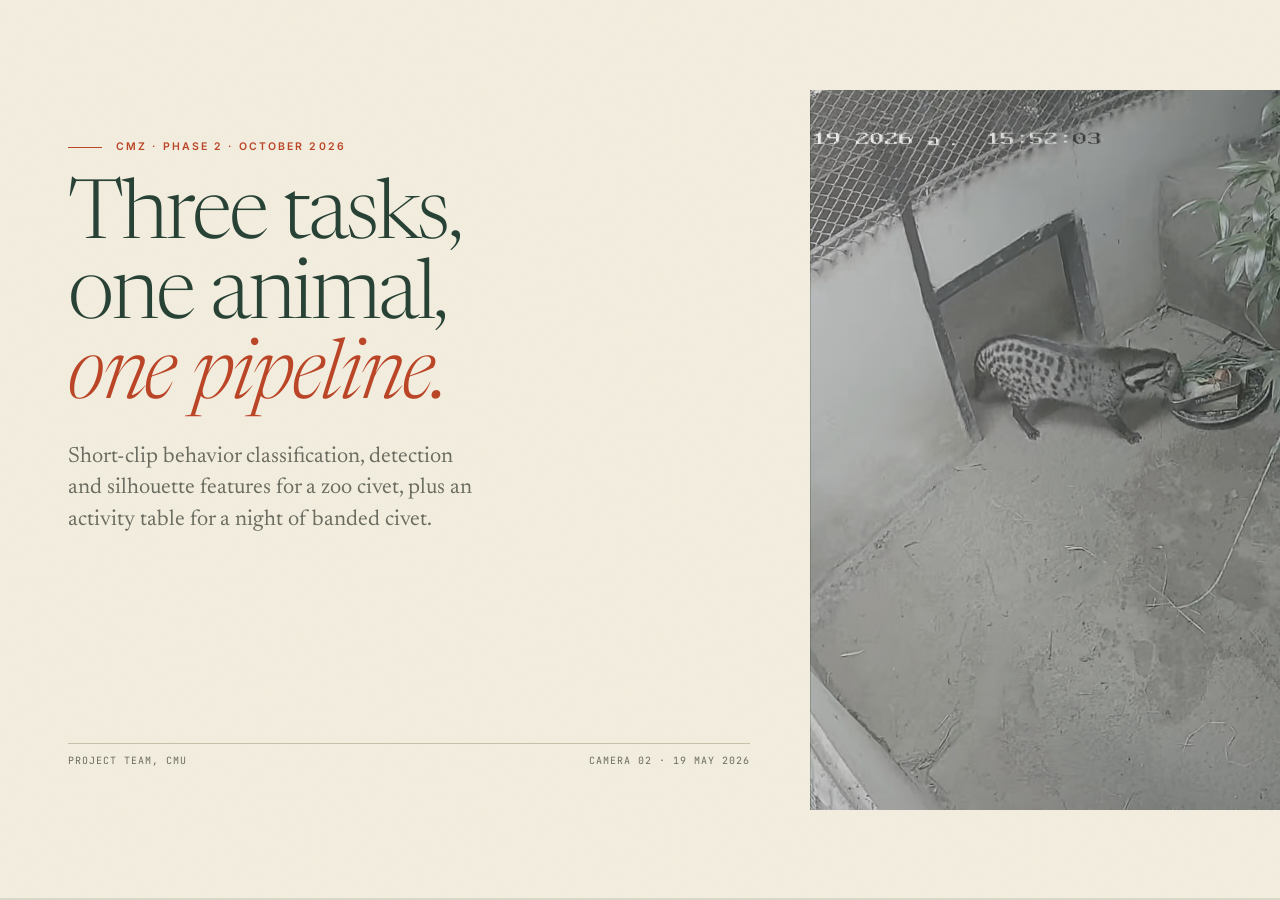
==== commit 234d610e: "feat(presentation): add the banded civet night to the deck Adds a second-submission section: the 25." ====
--- a/presentation/index.html
+++ b/presentation/index.html
@@ -4,7 +4,7 @@
 <meta charset="utf-8">
 <meta name="viewport" content="width=device-width, initial-scale=1">
 <title>Three tasks, one animal, one pipeline · CMZ Phase 2</title>
-<meta name="description" content="Civet behavior detection: short-clip classification, YOLO detection and silhouette features.">
+<meta name="description" content="Civet behavior detection: short-clip classification, YOLO detection, silhouette features, and an activity table for a night of banded civet footage.">
 <link rel="icon" href="data:image/svg+xml,%3Csvg xmlns='http://www.w3.org/2000/svg' viewBox='0 0 100 100'%3E%3Crect width='100' height='100' fill='%23284236'/%3E%3Ccircle cx='50' cy='50' r='21' fill='%23BC4527'/%3E%3C/svg%3E">
 <link rel="stylesheet" href="vendor/reveal/reveal.css">
 <link rel="stylesheet" href="deck.css">
@@ -19,7 +19,7 @@
     <div class="cover-body">
       <div class="kicker">CMZ · Phase 2 · October 2026</div>
       <h1>Three tasks,<br>one animal,<br><em>one pipeline.</em></h1>
-      <p class="lede">Short-clip behavior classification, detection and silhouette features for a zoo civet.</p>
+      <p class="lede">Short-clip behavior classification, detection and silhouette features for a zoo civet, plus an activity table for a night of banded civet.</p>
       <div class="cover-meta">
         <span>Project team, CMU</span>
         <span>Camera 02 · 19 May 2026</span>
@@ -132,7 +132,7 @@
         <div class="head-meta">CMZ / Phase 2</div>
       </div>
       <div class="body">
-        <h2 class="title tight">Our whole dataset is 17.5 minutes.</h2>
+        <h2 class="title tight">Our behavior dataset is 17.5 minutes.</h2>
         <p class="sub">A four-camera installation produces 96 hours a day. Hand review does not scale past a demonstration.</p>
         <div class="stats stat-strip" style="margin-top:28px">
           <div class="stat"><b>22</b><span>source clips</span></div>
@@ -770,7 +770,107 @@
   </aside>
 </section>
 
-<!-- 23 · boundaries -->
+<!-- 23 · divider banded civet -->
+<section class="slide divider is-dark">
+  <div class="numeral-clip"><span class="numeral">06</span></div>
+  <div class="pad">
+    <div class="head">
+      <div class="kicker">Second submission · Banded civet</div>
+      <div class="head-rule"></div>
+      <div class="head-meta">CMZ / Phase 2</div>
+    </div>
+    <div class="body">
+      <h2>Another species.<br>Another night.<br>No annotation.</h2>
+      <p class="note">What a fixed camera measures by itself</p>
+    </div>
+    <div class="foot"><span>Banded civet</span></div>
+  </div>
+  <aside class="notes">
+    This is the second submission, and it is a different problem from the three tasks. Another species, one night, four cameras, and no person labelled any of it. So nothing here says when the animal was eating. Timing: 20 seconds.
+  </aside>
+</section>
+
+<!-- 24 · the night -->
+<section class="slide">
+  <div class="pad">
+    <div class="head">
+      <div class="kicker">06 / Banded civet · The measurement</div>
+      <div class="head-rule"></div>
+      <div class="head-meta">CMZ / Phase 2</div>
+    </div>
+    <div class="body">
+      <h2 class="title tight">25.59 hours, and not one label.</h2>
+      <p class="sub">Four fixed cameras watched one enclosure on the night of 2026-04-05. The scan measures what the camera can see by itself, which is presence and movement.</p>
+      <img src="assets/img/activity-timeline.png" alt="One night on four fixed cameras. Teal is the animal moving, amber is present and still, grey is absent." style="width:100%;display:block;margin-top:20px">
+      <div class="note-box" style="margin-top:18px">Each row is one camera on the same clock. The empty room is the per-pixel median of the whole clip, so a box survives only when the next second corroborates it and an insect appears once while a civet persists.</div>
+    </div>
+    <div class="foot"><span>Banded civet</span></div>
+  </div>
+  <aside class="notes">
+    Point at the rows, not the model. The animal was in view 9.4 percent of the night and moving 7.6 percent of it, mostly between 23:00 and 02:00. The median background is the trick: a long recording contains its own empty room. Timing: 55 seconds.
+  </aside>
+</section>
+
+<!-- 25 · the table and its score -->
+<section class="slide">
+  <div class="pad">
+    <div class="head">
+      <div class="kicker">06 / Banded civet · Output and evaluation</div>
+      <div class="head-rule"></div>
+      <div class="head-meta">CMZ / Phase 2</div>
+    </div>
+    <div class="body">
+      <h2 class="title tight" style="margin-bottom:14px">The table, scored on a camera it never saw.</h2>
+      <div class="matrix-wrap">
+        <div>
+          <h3 class="mini">Active and inactive table · share of each camera's recorded time</h3>
+          <table class="data">
+            <thead>
+              <tr><th>Camera</th><th class="num">Present</th><th class="num">Active</th><th class="num">Inactive</th><th class="num">Absent</th></tr>
+            </thead>
+            <tbody>
+              <tr><td>camera1 · 4.86 h</td><td class="num">8.7%</td><td class="num">8.4%</td><td class="num">0.4%</td><td class="num">91.3%</td></tr>
+              <tr><td>camera2 · 6.26 h</td><td class="num">4.6%</td><td class="num">3.3%</td><td class="num">1.4%</td><td class="num">95.4%</td></tr>
+              <tr><td>camera3 · 7.90 h</td><td class="num">14.6%</td><td class="num">11.2%</td><td class="num">3.4%</td><td class="num">82.3%</td></tr>
+              <tr><td>camera4 · 6.56 h</td><td class="num">8.1%</td><td class="num">6.7%</td><td class="num">1.4%</td><td class="num">91.9%</td></tr>
+              <tr class="accent"><td>All · 25.59 h</td><td class="num">9.4%</td><td class="num">7.6%</td><td class="num"></td><td class="num"></td></tr>
+            </tbody>
+          </table>
+          <p class="sub" style="font-size:15px;margin-top:14px">924 active bouts, median 5 s and longest 40 s. The animal crosses a view rather than settling in it.</p>
+        </div>
+        <div>
+          <div class="stat" style="padding:0;border:0">
+            <b class="rust" style="font-size:80px">0.664</b>
+            <span style="margin-top:8px">macro F1 · camera 4, held out</span>
+          </div>
+          <div class="stat" style="padding:0;border:0;margin-top:18px">
+            <b style="font-size:44px">0.453</b>
+            <span style="margin-top:6px">always answering Active</span>
+          </div>
+          <div class="rows" style="margin-top:18px">
+            <div class="row" style="grid-template-columns:1fr;padding:9px 0">
+              <p>Active precision <b>0.921</b>, recall <b>0.770</b>.</p>
+            </div>
+            <div class="row" style="grid-template-columns:1fr;padding:9px 0">
+              <p>Inactive precision <b>0.381</b>, recall <b>0.682</b>.</p>
+            </div>
+            <div class="row" style="grid-template-columns:1fr;padding:9px 0">
+              <p>Validation on camera 3: <b>0.804</b>.</p>
+            </div>
+          </div>
+          <div class="note-box" style="margin-top:16px">The audit read 24 windows of each state at full resolution: 24 of 24 Active, 23 of 24 Inactive and 22 of 24 Absent held what the label said.</div>
+        </div>
+      </div>
+    </div>
+    <div class="foot"><span>Banded civet</span></div>
+  </div>
+  <aside class="notes">
+    The model is the Phase 2 classifier trained on the activity labels instead of the behavior labels. Cameras 1 and 2 train, camera 3 selects the epoch, and camera 4 is a whole viewpoint it never saw. Say the caveat before a question: the model is scored against the measurement it learned, so 0.664 is a distillation check, not accuracy against a person. It is also not comparable with 0.949. Timing: 70 seconds.
+  </aside>
+</section>
+
+<!-- 26 · boundaries -->
+
 <section class="slide">
   <div class="pad">
     <div class="head">
@@ -801,8 +901,12 @@
           <span class="n">05</span><h4>One training seed</h4>
           <p>Seed 0 only. No run-to-run spread, so the split between score and seed is unknown.</p>
         </div>
-      </div>
-      <p class="sub" style="margin-top:18px">And no human ground truth for detection: its quality is a counted visual audit, not mAP against truth.</p>
+        <div class="row" style="padding:11px 0">
+          <span class="n">06</span><h4>One night of banded civet</h4>
+          <p>25.59 hours from four cameras, with no human label and no second night. The activity score checks the measurement, not a person.</p>
+        </div>
+      </div>
+      <p class="sub" style="margin-top:14px">And no human ground truth for detection: its quality is a counted visual audit, not mAP against truth.</p>
     </div>
     <div class="foot"><span>Boundaries</span></div>
   </div>
@@ -811,7 +915,7 @@
   </aside>
 </section>
 
-<!-- 24 · next -->
+<!-- 27 · next -->
 <section class="slide">
   <div class="pad">
     <div class="head">
@@ -847,7 +951,7 @@
   </aside>
 </section>
 
-<!-- 25 · close -->
+<!-- 28 · close -->
 <section class="slide">
   <div class="close">
     <div class="kicker">CMZ · Phase 2 · October 2026</div>
